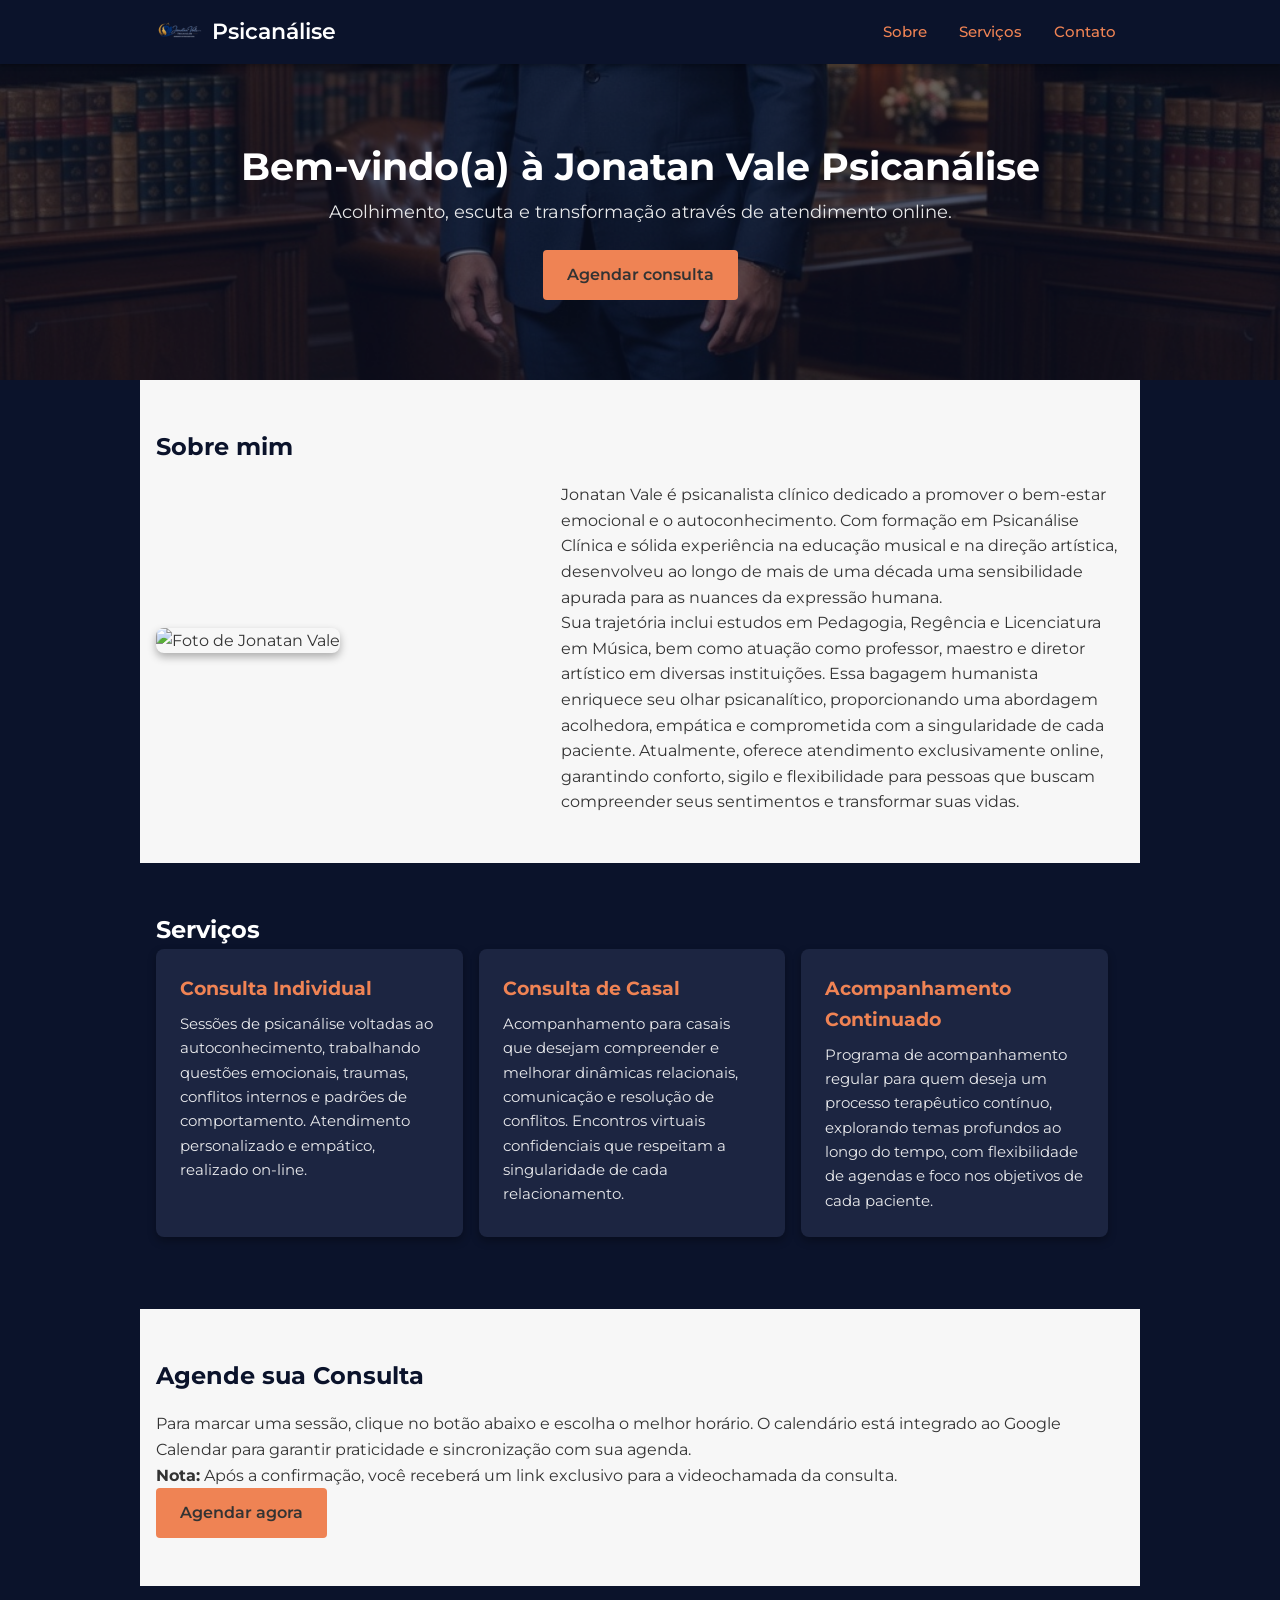
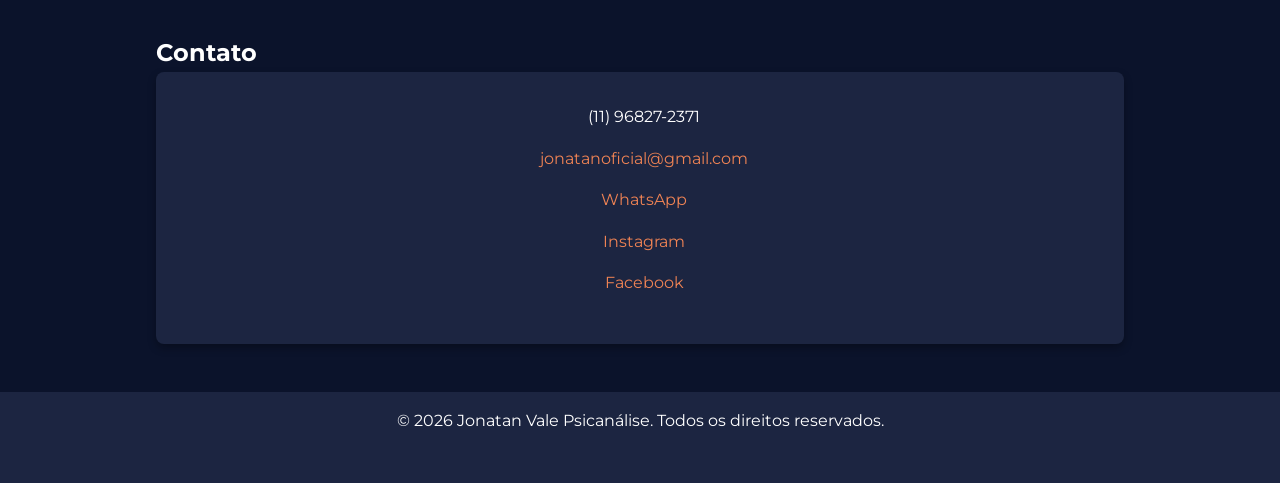
==== index.html @ 8ac15b70 "Add files via upload" ====
<!DOCTYPE html>
<html lang="pt-BR">
  <head>
    <meta charset="UTF-8" />
    <meta name="viewport" content="width=device-width, initial-scale=1.0" />
    <title>Jonatan Vale Psicanálise - Atendimento Online</title>
    <meta name="description" content="Conheça o trabalho de Jonatan Vale, psicanalista clínico que oferece atendimento online, sigiloso e acolhedor." />
    <link rel="manifest" href="manifest.json" />
    <meta name="theme-color" content="#0b132b" />
    <link rel="apple-touch-icon" href="assets/icon-192x192.png" />
    <link rel="stylesheet" href="style.css" />
    <!-- Google Fonts -->
    <link rel="preconnect" href="https://fonts.gstatic.com" />
    <link href="https://fonts.googleapis.com/css2?family=Montserrat:wght@300;400;600&display=swap" rel="stylesheet" />
    <style>
      body { font-family: 'Montserrat', sans-serif; }
    </style>
  </head>
  <body>
    <nav>
      <div class="navbar-container">
        <div class="navbar-brand">
          <img src="assets/logo.png" alt="Logotipo Jonatan Vale Psicanálise" />
          <span>Psicanálise</span>
        </div>
        <div class="mobile-menu-icon">&#9776;</div>
        <ul class="nav-links">
          <li><a href="#sobre">Sobre</a></li>
          <li><a href="#servicos">Serviços</a></li>
          <li><a href="#contato">Contato</a></li>
        </ul>
      </div>
    </nav>

    <header class="hero">
      <div class="hero-content">
        <h1>Bem‑vindo(a) à Jonatan Vale Psicanálise</h1>
        <p>Acolhimento, escuta e transformação através de atendimento online.</p>
        <a href="#agendamento" class="btn">Agendar consulta</a>
      </div>
    </header>

    <section id="sobre" class="section-light">
      <h2>Sobre mim</h2>
      <div class="about-container">
        <div class="about-image">
          <img src="assets/headshot.png" alt="Foto de Jonatan Vale" />
        </div>
        <div class="about-text">
          <p>
            Jonatan Vale é psicanalista clínico dedicado a promover o
            bem‑estar emocional e o autoconhecimento. Com formação em
            Psicanálise Clínica e sólida experiência na educação musical e na
            direção artística, desenvolveu ao longo de mais de uma década uma
            sensibilidade apurada para as nuances da expressão humana.
          </p>
          <p>
            Sua trajetória inclui estudos em Pedagogia, Regência e Licenciatura
            em Música, bem como atuação como professor, maestro e diretor
            artístico em diversas instituições. Essa bagagem humanista
            enriquece seu olhar psicanalítico, proporcionando uma abordagem
            acolhedora, empática e comprometida com a singularidade de cada
            paciente. Atualmente, oferece atendimento exclusivamente online,
            garantindo conforto, sigilo e flexibilidade para pessoas que buscam
            compreender seus sentimentos e transformar suas vidas.
          </p>
        </div>
      </div>
    </section>

    <section id="servicos">
      <h2>Serviços</h2>
      <div class="services">
        <div class="service-card">
          <h3>Consulta Individual</h3>
          <p>
            Sessões de psicanálise voltadas ao autoconhecimento, trabalhando
            questões emocionais, traumas, conflitos internos e padrões de
            comportamento. Atendimento personalizado e empático, realizado
            on‑line.
          </p>
        </div>
        <div class="service-card">
          <h3>Consulta de Casal</h3>
          <p>
            Acompanhamento para casais que desejam compreender e melhorar
            dinâmicas relacionais, comunicação e resolução de conflitos.
            Encontros virtuais confidenciais que respeitam a singularidade de
            cada relacionamento.
          </p>
        </div>
        <div class="service-card">
          <h3>Acompanhamento Continuado</h3>
          <p>
            Programa de acompanhamento regular para quem deseja um processo
            terapêutico contínuo, explorando temas profundos ao longo do
            tempo, com flexibilidade de agendas e foco nos objetivos de cada
            paciente.
          </p>
        </div>
      </div>
    </section>

    <section id="agendamento" class="section-light">
      <h2>Agende sua Consulta</h2>
      <p>
        Para marcar uma sessão, clique no botão abaixo e escolha o melhor
        horário. O calendário está integrado ao Google Calendar para garantir
        praticidade e sincronização com sua agenda.
      </p>
      <p>
        <strong>Nota:</strong> Após a confirmação, você receberá um link
        exclusivo para a videochamada da consulta.
      </p>
      <a href="#" class="btn" id="book-button">Agendar agora</a>
    </section>

    <section id="contato">
      <h2>Contato</h2>
      <div class="contact-card">
        <div class="contact-item">
          <i class="fa fa-phone"></i>
          <span>(11) 96827‑2371</span>
        </div>
        <div class="contact-item">
          <i class="fa fa-envelope"></i>
          <span><a href="mailto:jonatanoficial@gmail.com">jonatanoficial@gmail.com</a></span>
        </div>
        <div class="contact-item">
          <i class="fa fa-whatsapp"></i>
          <span><a href="https://wa.me/qr/LM43TN5GGT3HL1" target="_blank" rel="noopener">WhatsApp</a></span>
        </div>
        <div class="contact-item">
          <i class="fa fa-instagram"></i>
          <span><a href="https://instagram.com/jonatan_vale_Oficial" target="_blank" rel="noopener">Instagram</a></span>
        </div>
        <div class="contact-item">
          <i class="fa fa-facebook"></i>
          <span><a href="https://facebook.com/jonatan.vale.7" target="_blank" rel="noopener">Facebook</a></span>
        </div>
      </div>
    </section>

    <footer class="footer">
      <p>&copy; <span id="year"></span> Jonatan Vale Psicanálise. Todos os direitos reservados.</p>
      <div class="social-links">
        <a href="https://wa.me/qr/LM43TN5GGT3HL1" target="_blank" rel="noopener"><i class="fa fa-whatsapp"></i></a>
        <a href="https://instagram.com/jonatan_vale_Oficial" target="_blank" rel="noopener"><i class="fa fa-instagram"></i></a>
        <a href="https://facebook.com/jonatan.vale.7" target="_blank" rel="noopener"><i class="fa fa-facebook"></i></a>
      </div>
    </footer>

    <!-- Font Awesome for icons -->
    <script src="https://kit.fontawesome.com/a076d05399.js" crossorigin="anonymous"></script>
    <script src="script.js"></script>
    <script>
      // Update the footer year dynamically
      document.getElementById('year').textContent = new Date().getFullYear();

      // Placeholder booking button: open a Google Calendar appointment page or email
      document.getElementById('book-button').addEventListener('click', function (e) {
        e.preventDefault();
        // Replace the following URL with your actual booking link
        const bookingLink = 'https://calendar.google.com/calendar/u/0/r';
        window.open(bookingLink, '_blank');
      });
    </script>
  </body>
</html>
---- style.css ----
/*
 * Base stylesheet for the Jonatan Vale Psicanálise website.
 *
 * This stylesheet defines a sophisticated, calming colour palette and
 * layout rules that are optimised for readability on both mobile and
 * desktop devices. The aim is to convey professionalism and warmth,
 * using deep blues and golden highlights inspired by the clinic logo.
 */

/* Colour variables for easy theme adjustments */
:root {
  --color-primary: #0b132b; /* darkest blue for backgrounds */
  --color-secondary: #1c2541; /* slightly lighter dark blue */
  --color-accent: #ef8354; /* warm accent used for buttons and highlights */
  --color-light: #f7f7f7; /* light grey for sections */
  --color-text: #ffffff; /* white text on dark backgrounds */
  --color-text-dark: #333333; /* dark text on light backgrounds */
  --max-width: 1000px;
  --transition-fast: 0.3s ease;
}

/* Global resets and typography */
* {
  margin: 0;
  padding: 0;
  box-sizing: border-box;
}

body {
  font-family: 'Arial', sans-serif;
  background-color: var(--color-primary);
  color: var(--color-text);
  line-height: 1.6;
  -webkit-font-smoothing: antialiased;
}

a {
  color: var(--color-accent);
  text-decoration: none;
  transition: color var(--transition-fast);
}

a:hover {
  color: #ffb085;
}

/* Navigation styling */
nav {
  width: 100%;
  background-color: var(--color-primary);
  position: sticky;
  top: 0;
  z-index: 1000;
  box-shadow: 0 2px 4px rgba(0,0,0,0.3);
}

.navbar-container {
  display: flex;
  align-items: center;
  justify-content: space-between;
  max-width: var(--max-width);
  margin: 0 auto;
  padding: 0.5rem 1rem;
}

.navbar-brand {
  display: flex;
  align-items: center;
}

.navbar-brand img {
  height: 48px;
  margin-right: 0.5rem;
}

.navbar-brand span {
  font-size: 1.4rem;
  font-weight: 600;
  color: var(--color-text);
}

.nav-links {
  display: flex;
  list-style: none;
}

.nav-links li {
  margin-left: 1rem;
}

.nav-links li a {
  font-size: 0.95rem;
  font-weight: 500;
  padding: 0.5rem;
  border-radius: 4px;
  transition: background-color var(--transition-fast);
}

.nav-links li a:hover {
  background-color: var(--color-secondary);
}

/* Mobile navigation */
.mobile-menu-icon {
  display: none;
  font-size: 1.5rem;
  cursor: pointer;
}

@media (max-width: 768px) {
  .nav-links {
    position: absolute;
    top: 100%;
    left: 0;
    width: 100%;
    flex-direction: column;
    background-color: var(--color-primary);
    max-height: 0;
    overflow: hidden;
    transition: max-height var(--transition-fast);
  }

  .nav-links.open {
    max-height: 200px;
  }

  .nav-links li {
    margin: 0;
    border-top: 1px solid rgba(255,255,255,0.1);
  }

  .nav-links li a {
    display: block;
  }

  .mobile-menu-icon {
    display: block;
    color: var(--color-text);
  }
}

/* Hero section */
.hero {
  background-image: url('assets/library.png');
  background-size: cover;
  background-position: center;
  color: var(--color-text);
  text-align: center;
  padding: 5rem 1rem;
  position: relative;
}

.hero::after {
  content: '';
  position: absolute;
  top: 0;
  left: 0;
  width: 100%;
  height: 100%;
  background-color: rgba(11, 19, 43, 0.6);
  z-index: 0;
}

.hero-content {
  position: relative;
  z-index: 1;
  max-width: var(--max-width);
  margin: 0 auto;
}

.hero h1 {
  font-size: 2.4rem;
  margin-bottom: 0.5rem;
  line-height: 1.2;
}

.hero p {
  font-size: 1.1rem;
  margin-bottom: 1.5rem;
  opacity: 0.9;
}

.btn {
  display: inline-block;
  background-color: var(--color-accent);
  color: var(--color-text-dark);
  padding: 0.75rem 1.5rem;
  border-radius: 4px;
  font-weight: 600;
  text-decoration: none;
  transition: background-color var(--transition-fast);
}

.btn:hover {
  background-color: #f4a972;
}

/* Sections */
section {
  padding: 3rem 1rem;
  max-width: var(--max-width);
  margin: 0 auto;
}

.section-light {
  background-color: var(--color-light);
  color: var(--color-text-dark);
}

.section-light h2 {
  color: var(--color-primary);
  margin-bottom: 1rem;
}

.about-container {
  display: flex;
  flex-wrap: wrap;
  align-items: center;
  justify-content: space-between;
}

.about-container .about-image {
  flex: 1 1 250px;
  margin-right: 1.5rem;
  margin-bottom: 1rem;
}

.about-container .about-image img {
  width: 100%;
  border-radius: 8px;
  box-shadow: 0 4px 8px rgba(0,0,0,0.3);
}

.about-container .about-text {
  flex: 2 1 300px;
}

.services {
  display: flex;
  flex-wrap: wrap;
  justify-content: space-between;
}

.service-card {
  background-color: var(--color-secondary);
  padding: 1.5rem;
  border-radius: 8px;
  margin-bottom: 1.5rem;
  flex: 1 1 280px;
  margin-right: 1rem;
  color: var(--color-text);
  box-shadow: 0 4px 8px rgba(0,0,0,0.3);
  transition: transform var(--transition-fast);
}

.service-card:hover {
  transform: translateY(-4px);
}

.service-card h3 {
  margin-bottom: 0.5rem;
  font-size: 1.2rem;
  color: var(--color-accent);
}

.service-card p {
  font-size: 0.95rem;
  opacity: 0.9;
}

.contact-card {
  background-color: var(--color-secondary);
  padding: 2rem;
  border-radius: 8px;
  color: var(--color-text);
  box-shadow: 0 4px 8px rgba(0,0,0,0.3);
  display: flex;
  flex-direction: column;
  align-items: center;
}

.contact-item {
  margin-bottom: 1rem;
  display: flex;
  align-items: center;
}

.contact-item span {
  margin-left: 0.5rem;
}

.contact-item i {
  font-size: 1.2rem;
  color: var(--color-accent);
}

.footer {
  background-color: var(--color-secondary);
  color: var(--color-text);
  text-align: center;
  padding: 1rem;
}

.social-links a {
  margin: 0 0.5rem;
  color: var(--color-accent);
  font-size: 1.3rem;
  transition: color var(--transition-fast);
}

.social-links a:hover {
  color: #f4a972;
}
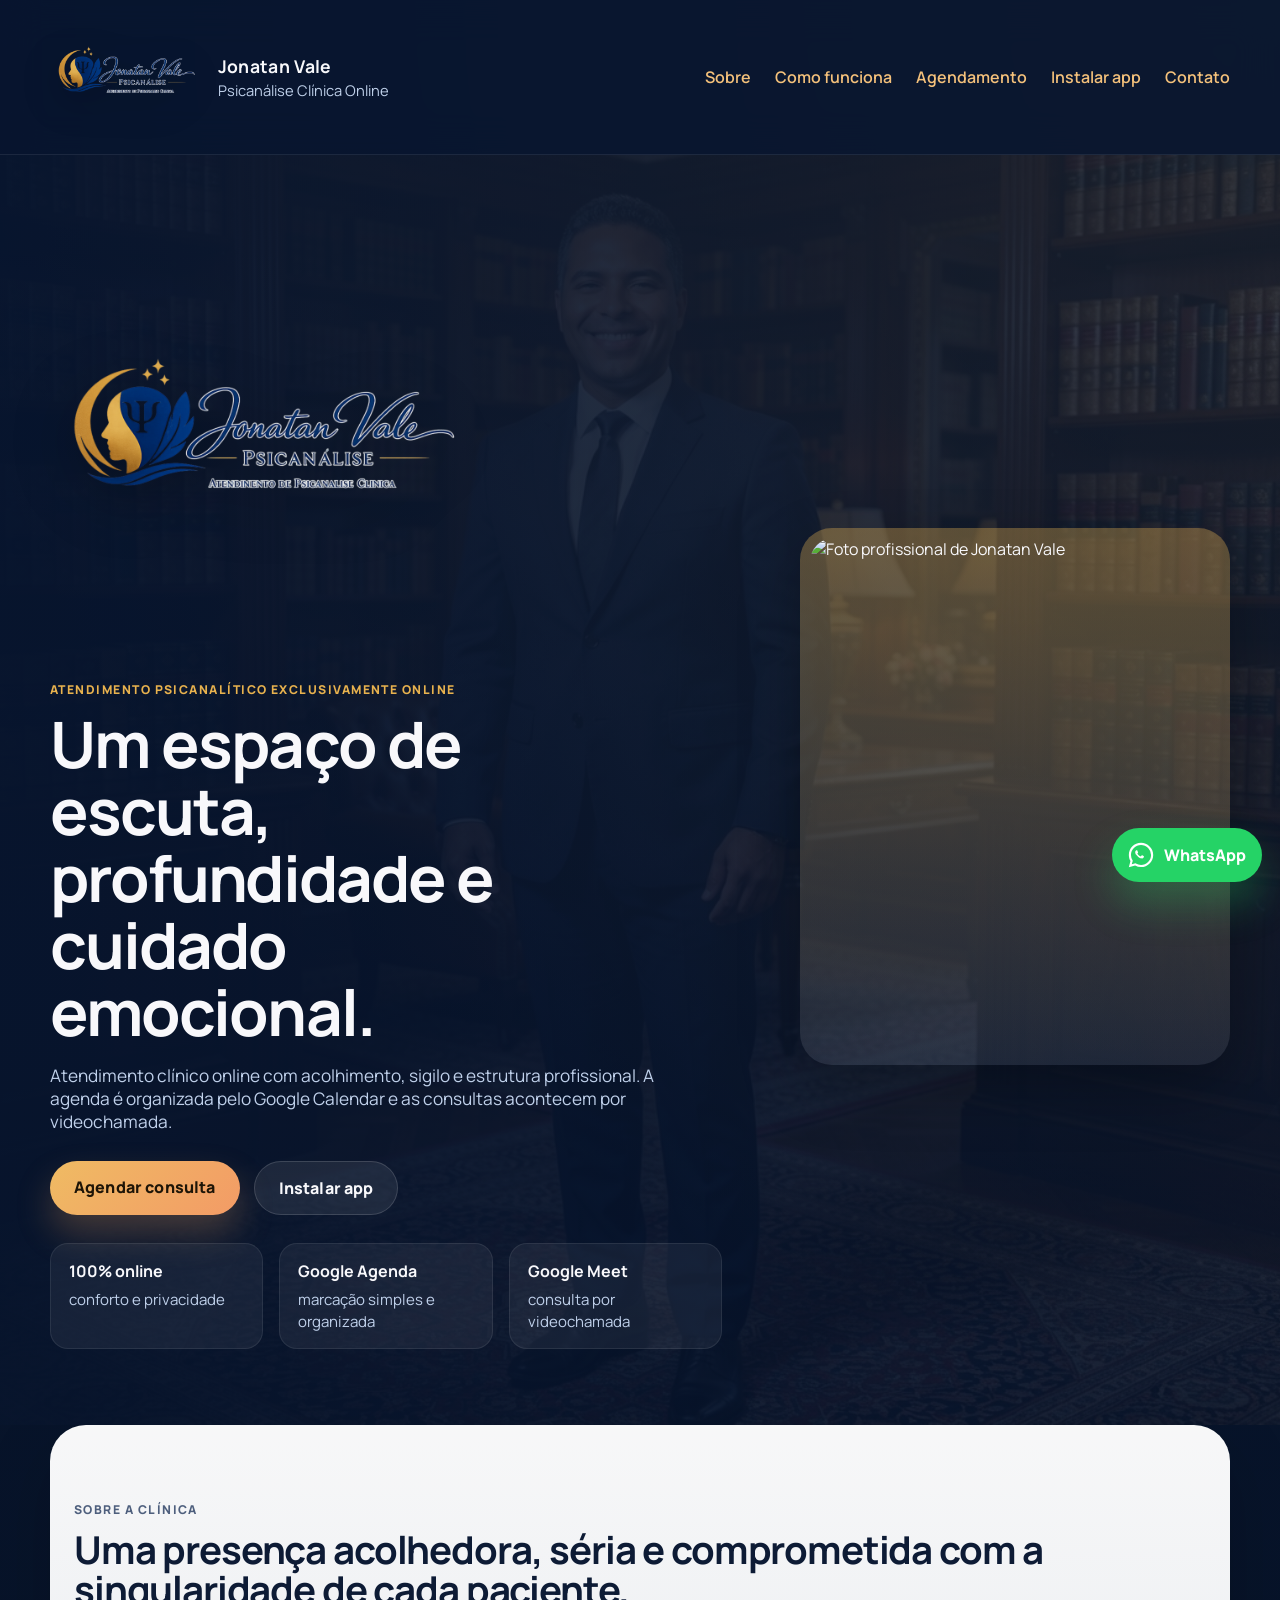
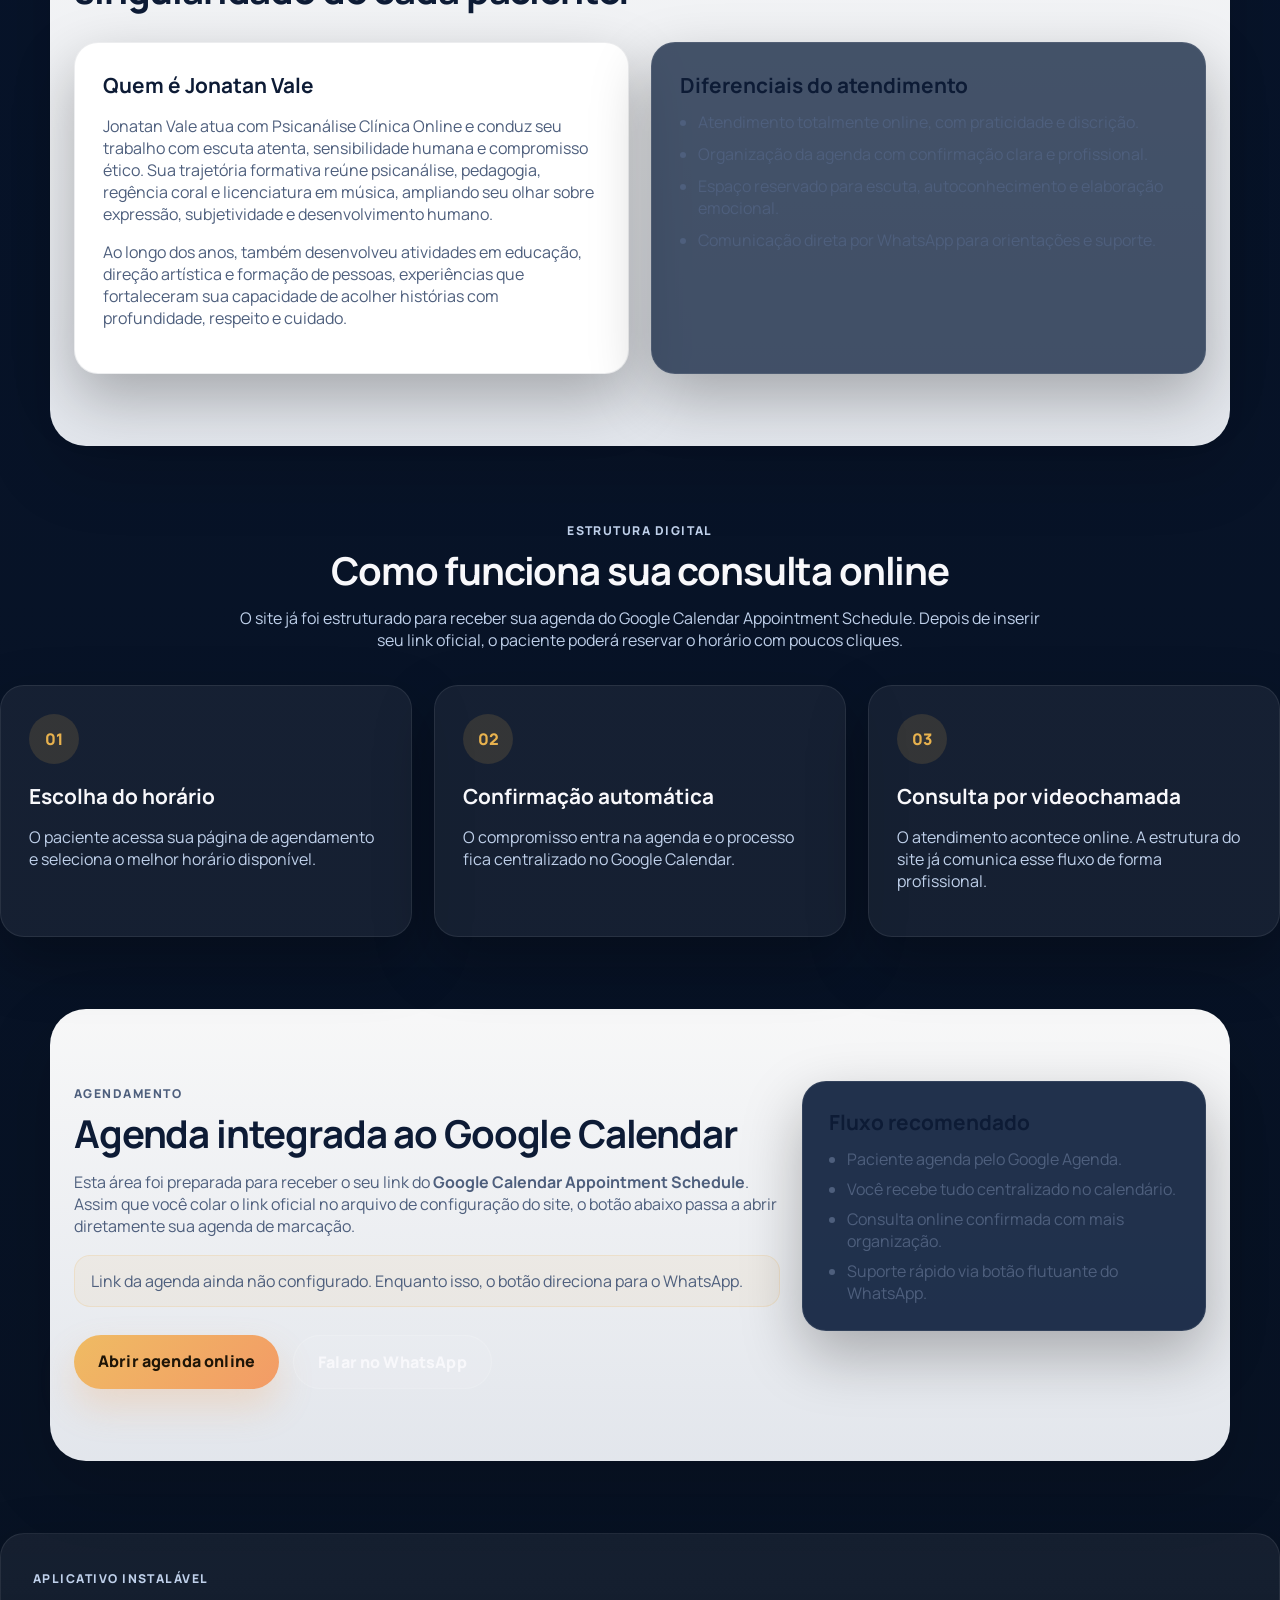
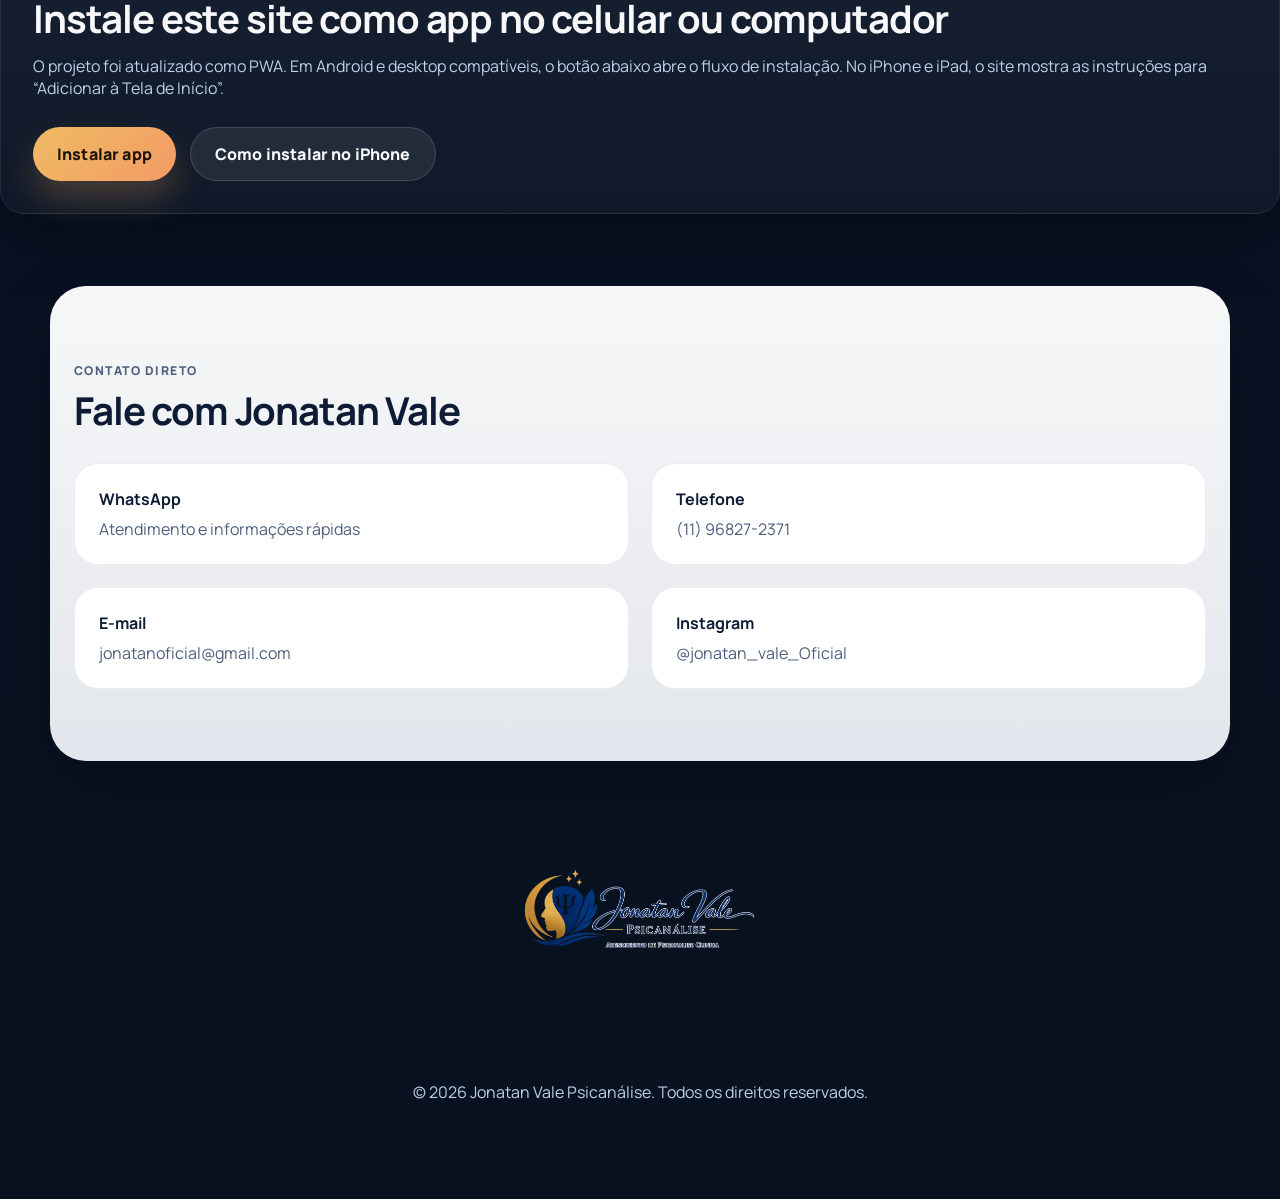
==== commit 5f922cb4: "Add files via upload" ====
--- a/index.html
+++ b/index.html
@@ -3,167 +3,246 @@
   <head>
     <meta charset="UTF-8" />
     <meta name="viewport" content="width=device-width, initial-scale=1.0" />
-    <title>Jonatan Vale Psicanálise - Atendimento Online</title>
-    <meta name="description" content="Conheça o trabalho de Jonatan Vale, psicanalista clínico que oferece atendimento online, sigiloso e acolhedor." />
+    <title>Jonatan Vale Psicanálise | Atendimento Online</title>
+    <meta
+      name="description"
+      content="Atendimento online em psicanálise clínica com acolhimento, escuta qualificada, agenda integrada ao Google Calendar e consulta por Google Meet."
+    />
+    <meta name="theme-color" content="#07152f" />
+    <meta name="apple-mobile-web-app-capable" content="yes" />
+    <meta name="apple-mobile-web-app-status-bar-style" content="black-translucent" />
+    <meta name="apple-mobile-web-app-title" content="Jonatan Vale" />
     <link rel="manifest" href="manifest.json" />
-    <meta name="theme-color" content="#0b132b" />
     <link rel="apple-touch-icon" href="assets/icon-192x192.png" />
+    <link rel="preconnect" href="https://fonts.googleapis.com" />
+    <link rel="preconnect" href="https://fonts.gstatic.com" crossorigin />
+    <link href="https://fonts.googleapis.com/css2?family=Manrope:wght@400;500;600;700;800&display=swap" rel="stylesheet" />
     <link rel="stylesheet" href="style.css" />
-    <!-- Google Fonts -->
-    <link rel="preconnect" href="https://fonts.gstatic.com" />
-    <link href="https://fonts.googleapis.com/css2?family=Montserrat:wght@300;400;600&display=swap" rel="stylesheet" />
-    <style>
-      body { font-family: 'Montserrat', sans-serif; }
-    </style>
   </head>
   <body>
-    <nav>
-      <div class="navbar-container">
-        <div class="navbar-brand">
-          <img src="assets/logo.png" alt="Logotipo Jonatan Vale Psicanálise" />
-          <span>Psicanálise</span>
-        </div>
-        <div class="mobile-menu-icon">&#9776;</div>
-        <ul class="nav-links">
-          <li><a href="#sobre">Sobre</a></li>
-          <li><a href="#servicos">Serviços</a></li>
-          <li><a href="#contato">Contato</a></li>
-        </ul>
-      </div>
-    </nav>
-
-    <header class="hero">
-      <div class="hero-content">
-        <h1>Bem‑vindo(a) à Jonatan Vale Psicanálise</h1>
-        <p>Acolhimento, escuta e transformação através de atendimento online.</p>
-        <a href="#agendamento" class="btn">Agendar consulta</a>
+    <a class="floating-whatsapp" href="#" id="floating-whatsapp" aria-label="Conversar pelo WhatsApp">
+      <span class="floating-whatsapp__icon">
+        <svg viewBox="0 0 32 32" aria-hidden="true">
+          <path d="M19.11 17.28c-.27-.13-1.58-.78-1.83-.86-.24-.09-.41-.13-.58.13-.17.27-.67.86-.82 1.03-.15.18-.31.2-.58.07-.27-.13-1.13-.42-2.16-1.33-.8-.71-1.34-1.58-1.5-1.84-.16-.27-.02-.41.12-.54.12-.12.27-.31.4-.47.13-.16.17-.27.27-.45.09-.18.04-.34-.02-.47-.07-.13-.58-1.39-.79-1.91-.21-.5-.42-.43-.58-.44l-.49-.01c-.18 0-.47.07-.72.34-.24.27-.94.92-.94 2.24 0 1.31.96 2.58 1.09 2.76.13.18 1.87 2.86 4.53 4.01.63.27 1.12.43 1.5.55.63.2 1.2.17 1.65.1.5-.07 1.58-.65 1.8-1.28.23-.63.23-1.18.16-1.29-.07-.11-.24-.18-.51-.31z" fill="currentColor"></path>
+          <path d="M26.53 5.46A14.87 14.87 0 0 0 16.02 1C7.77 1 1.05 7.72 1.05 15.98c0 2.64.69 5.21 1.99 7.48L1 31l7.75-2.03a14.91 14.91 0 0 0 7.27 1.86h.01c8.25 0 14.97-6.72 14.97-14.98 0-3.99-1.55-7.73-4.47-10.39zm-10.5 22.8h-.01a12.4 12.4 0 0 1-6.33-1.74l-.45-.27-4.6 1.21 1.23-4.48-.29-.46a12.37 12.37 0 0 1-1.9-6.54C3.68 9.14 9.18 3.63 16.02 3.63c3.3 0 6.4 1.28 8.73 3.61a12.3 12.3 0 0 1 3.63 8.74c0 6.84-5.51 12.28-12.35 12.28z" fill="currentColor"></path>
+        </svg>
+      </span>
+      <span class="floating-whatsapp__label">WhatsApp</span>
+    </a>
+
+    <header class="site-header">
+      <div class="container header-bar">
+        <a class="brand" href="#inicio" aria-label="Início">
+          <img src="assets/logo.png" alt="Logo Jonatan Vale Psicanálise" />
+          <div class="brand-copy">
+            <strong>Jonatan Vale</strong>
+            <span>Psicanálise Clínica Online</span>
+          </div>
+        </a>
+
+        <button class="menu-toggle" type="button" aria-expanded="false" aria-controls="main-menu">
+          <span></span><span></span><span></span>
+        </button>
+
+        <nav class="main-nav" id="main-menu">
+          <a href="#sobre">Sobre</a>
+          <a href="#como-funciona">Como funciona</a>
+          <a href="#agendamento">Agendamento</a>
+          <a href="#instalar">Instalar app</a>
+          <a href="#contato">Contato</a>
+        </nav>
       </div>
     </header>
 
-    <section id="sobre" class="section-light">
-      <h2>Sobre mim</h2>
-      <div class="about-container">
-        <div class="about-image">
-          <img src="assets/headshot.png" alt="Foto de Jonatan Vale" />
-        </div>
-        <div class="about-text">
+    <main>
+      <section class="hero" id="inicio">
+        <div class="hero-bg"></div>
+        <div class="container hero-grid">
+          <div class="hero-copy">
+            <img class="hero-logo" src="assets/logo.png" alt="Jonatan Vale Psicanálise" />
+            <p class="eyebrow">Atendimento psicanalítico exclusivamente online</p>
+            <h1>Um espaço de escuta, profundidade e cuidado emocional.</h1>
+            <p class="hero-text">
+              Atendimento clínico online com acolhimento, sigilo e estrutura profissional.
+              A agenda é organizada pelo Google Calendar e as consultas acontecem por videochamada.
+            </p>
+
+            <div class="hero-actions">
+              <a class="btn btn-primary" id="book-button" href="#agendamento">Agendar consulta</a>
+              <button class="btn btn-secondary" id="install-button" type="button">Instalar app</button>
+            </div>
+
+            <div class="hero-trust">
+              <div>
+                <strong>100% online</strong>
+                <span>conforto e privacidade</span>
+              </div>
+              <div>
+                <strong>Google Agenda</strong>
+                <span>marcação simples e organizada</span>
+              </div>
+              <div>
+                <strong>Google Meet</strong>
+                <span>consulta por videochamada</span>
+              </div>
+            </div>
+          </div>
+
+          <div class="hero-visual">
+            <div class="portrait-card">
+              <img src="assets/headshot.png" alt="Foto profissional de Jonatan Vale" />
+            </div>
+          </div>
+        </div>
+      </section>
+
+      <section class="section section-panel" id="sobre">
+        <div class="section-heading">
+          <p class="eyebrow">Sobre a clínica</p>
+          <h2>Uma presença acolhedora, séria e comprometida com a singularidade de cada paciente.</h2>
+        </div>
+
+        <div class="about-grid">
+          <article class="info-card info-card--light">
+            <h3>Quem é Jonatan Vale</h3>
+            <p>
+              Jonatan Vale atua com Psicanálise Clínica Online e conduz seu trabalho com escuta atenta,
+              sensibilidade humana e compromisso ético. Sua trajetória formativa reúne psicanálise,
+              pedagogia, regência coral e licenciatura em música, ampliando seu olhar sobre expressão,
+              subjetividade e desenvolvimento humano.
+            </p>
+            <p>
+              Ao longo dos anos, também desenvolveu atividades em educação, direção artística e formação
+              de pessoas, experiências que fortaleceram sua capacidade de acolher histórias com profundidade,
+              respeito e cuidado.
+            </p>
+          </article>
+
+          <article class="info-card">
+            <h3>Diferenciais do atendimento</h3>
+            <ul class="bullet-list">
+              <li>Atendimento totalmente online, com praticidade e discrição.</li>
+              <li>Organização da agenda com confirmação clara e profissional.</li>
+              <li>Espaço reservado para escuta, autoconhecimento e elaboração emocional.</li>
+              <li>Comunicação direta por WhatsApp para orientações e suporte.</li>
+            </ul>
+          </article>
+        </div>
+      </section>
+
+      <section class="section" id="como-funciona">
+        <div class="section-heading section-heading--center">
+          <p class="eyebrow">Estrutura digital</p>
+          <h2>Como funciona sua consulta online</h2>
           <p>
-            Jonatan Vale é psicanalista clínico dedicado a promover o
-            bem‑estar emocional e o autoconhecimento. Com formação em
-            Psicanálise Clínica e sólida experiência na educação musical e na
-            direção artística, desenvolveu ao longo de mais de uma década uma
-            sensibilidade apurada para as nuances da expressão humana.
+            O site já foi estruturado para receber sua agenda do Google Calendar Appointment Schedule.
+            Depois de inserir seu link oficial, o paciente poderá reservar o horário com poucos cliques.
           </p>
-          <p>
-            Sua trajetória inclui estudos em Pedagogia, Regência e Licenciatura
-            em Música, bem como atuação como professor, maestro e diretor
-            artístico em diversas instituições. Essa bagagem humanista
-            enriquece seu olhar psicanalítico, proporcionando uma abordagem
-            acolhedora, empática e comprometida com a singularidade de cada
-            paciente. Atualmente, oferece atendimento exclusivamente online,
-            garantindo conforto, sigilo e flexibilidade para pessoas que buscam
-            compreender seus sentimentos e transformar suas vidas.
-          </p>
-        </div>
-      </div>
-    </section>
-
-    <section id="servicos">
-      <h2>Serviços</h2>
-      <div class="services">
-        <div class="service-card">
-          <h3>Consulta Individual</h3>
-          <p>
-            Sessões de psicanálise voltadas ao autoconhecimento, trabalhando
-            questões emocionais, traumas, conflitos internos e padrões de
-            comportamento. Atendimento personalizado e empático, realizado
-            on‑line.
-          </p>
-        </div>
-        <div class="service-card">
-          <h3>Consulta de Casal</h3>
-          <p>
-            Acompanhamento para casais que desejam compreender e melhorar
-            dinâmicas relacionais, comunicação e resolução de conflitos.
-            Encontros virtuais confidenciais que respeitam a singularidade de
-            cada relacionamento.
-          </p>
-        </div>
-        <div class="service-card">
-          <h3>Acompanhamento Continuado</h3>
-          <p>
-            Programa de acompanhamento regular para quem deseja um processo
-            terapêutico contínuo, explorando temas profundos ao longo do
-            tempo, com flexibilidade de agendas e foco nos objetivos de cada
-            paciente.
-          </p>
-        </div>
-      </div>
-    </section>
-
-    <section id="agendamento" class="section-light">
-      <h2>Agende sua Consulta</h2>
-      <p>
-        Para marcar uma sessão, clique no botão abaixo e escolha o melhor
-        horário. O calendário está integrado ao Google Calendar para garantir
-        praticidade e sincronização com sua agenda.
-      </p>
-      <p>
-        <strong>Nota:</strong> Após a confirmação, você receberá um link
-        exclusivo para a videochamada da consulta.
-      </p>
-      <a href="#" class="btn" id="book-button">Agendar agora</a>
-    </section>
-
-    <section id="contato">
-      <h2>Contato</h2>
-      <div class="contact-card">
-        <div class="contact-item">
-          <i class="fa fa-phone"></i>
-          <span>(11) 96827‑2371</span>
-        </div>
-        <div class="contact-item">
-          <i class="fa fa-envelope"></i>
-          <span><a href="mailto:jonatanoficial@gmail.com">jonatanoficial@gmail.com</a></span>
-        </div>
-        <div class="contact-item">
-          <i class="fa fa-whatsapp"></i>
-          <span><a href="https://wa.me/qr/LM43TN5GGT3HL1" target="_blank" rel="noopener">WhatsApp</a></span>
-        </div>
-        <div class="contact-item">
-          <i class="fa fa-instagram"></i>
-          <span><a href="https://instagram.com/jonatan_vale_Oficial" target="_blank" rel="noopener">Instagram</a></span>
-        </div>
-        <div class="contact-item">
-          <i class="fa fa-facebook"></i>
-          <span><a href="https://facebook.com/jonatan.vale.7" target="_blank" rel="noopener">Facebook</a></span>
-        </div>
-      </div>
-    </section>
-
-    <footer class="footer">
-      <p>&copy; <span id="year"></span> Jonatan Vale Psicanálise. Todos os direitos reservados.</p>
-      <div class="social-links">
-        <a href="https://wa.me/qr/LM43TN5GGT3HL1" target="_blank" rel="noopener"><i class="fa fa-whatsapp"></i></a>
-        <a href="https://instagram.com/jonatan_vale_Oficial" target="_blank" rel="noopener"><i class="fa fa-instagram"></i></a>
-        <a href="https://facebook.com/jonatan.vale.7" target="_blank" rel="noopener"><i class="fa fa-facebook"></i></a>
+        </div>
+
+        <div class="steps-grid">
+          <article class="step-card">
+            <span class="step-number">01</span>
+            <h3>Escolha do horário</h3>
+            <p>O paciente acessa sua página de agendamento e seleciona o melhor horário disponível.</p>
+          </article>
+          <article class="step-card">
+            <span class="step-number">02</span>
+            <h3>Confirmação automática</h3>
+            <p>O compromisso entra na agenda e o processo fica centralizado no Google Calendar.</p>
+          </article>
+          <article class="step-card">
+            <span class="step-number">03</span>
+            <h3>Consulta por videochamada</h3>
+            <p>O atendimento acontece online. A estrutura do site já comunica esse fluxo de forma profissional.</p>
+          </article>
+        </div>
+      </section>
+
+      <section class="section section-panel" id="agendamento">
+        <div class="booking-layout">
+          <div>
+            <p class="eyebrow">Agendamento</p>
+            <h2>Agenda integrada ao Google Calendar</h2>
+            <p>
+              Esta área foi preparada para receber o seu link do <strong>Google Calendar Appointment Schedule</strong>.
+              Assim que você colar o link oficial no arquivo de configuração do site, o botão abaixo passa a abrir
+              diretamente sua agenda de marcação.
+            </p>
+            <div class="inline-note" id="booking-status">
+              Link da agenda ainda não configurado. Enquanto isso, o botão direciona para o WhatsApp.
+            </div>
+            <div class="booking-actions">
+              <a class="btn btn-primary" id="schedule-link" href="#">Abrir agenda online</a>
+              <a class="btn btn-secondary" id="whatsapp-link" href="#">Falar no WhatsApp</a>
+            </div>
+          </div>
+
+          <aside class="booking-side-card">
+            <h3>Fluxo recomendado</h3>
+            <ul class="bullet-list bullet-list--compact">
+              <li>Paciente agenda pelo Google Agenda.</li>
+              <li>Você recebe tudo centralizado no calendário.</li>
+              <li>Consulta online confirmada com mais organização.</li>
+              <li>Suporte rápido via botão flutuante do WhatsApp.</li>
+            </ul>
+          </aside>
+        </div>
+      </section>
+
+      <section class="section" id="instalar">
+        <div class="install-panel">
+          <div>
+            <p class="eyebrow">Aplicativo instalável</p>
+            <h2>Instale este site como app no celular ou computador</h2>
+            <p>
+              O projeto foi atualizado como PWA. Em Android e desktop compatíveis, o botão abaixo abre o fluxo de instalação.
+              No iPhone e iPad, o site mostra as instruções para “Adicionar à Tela de Início”.
+            </p>
+          </div>
+          <div class="install-actions">
+            <button class="btn btn-primary" type="button" id="install-cta">Instalar agora</button>
+            <button class="btn btn-secondary" type="button" id="ios-help-button">Como instalar no iPhone</button>
+          </div>
+          <div class="install-help" id="install-help" hidden></div>
+        </div>
+      </section>
+
+      <section class="section section-panel" id="contato">
+        <div class="section-heading">
+          <p class="eyebrow">Contato direto</p>
+          <h2>Fale com Jonatan Vale</h2>
+        </div>
+
+        <div class="contact-grid">
+          <a class="contact-card" id="contact-whatsapp" href="#" target="_blank" rel="noopener">
+            <strong>WhatsApp</strong>
+            <span>Atendimento e informações rápidas</span>
+          </a>
+          <a class="contact-card" href="tel:+5511968272371">
+            <strong>Telefone</strong>
+            <span>(11) 96827-2371</span>
+          </a>
+          <a class="contact-card" href="mailto:jonatanoficial@gmail.com">
+            <strong>E-mail</strong>
+            <span>jonatanoficial@gmail.com</span>
+          </a>
+          <a class="contact-card" href="https://instagram.com/jonatan_vale_Oficial" target="_blank" rel="noopener">
+            <strong>Instagram</strong>
+            <span>@jonatan_vale_Oficial</span>
+          </a>
+        </div>
+      </section>
+    </main>
+
+    <footer class="site-footer">
+      <div class="container footer-inner">
+        <img class="footer-logo" src="assets/logo.png" alt="Logo da clínica" />
+        <p>© <span id="year"></span> Jonatan Vale Psicanálise. Todos os direitos reservados.</p>
       </div>
     </footer>
 
-    <!-- Font Awesome for icons -->
-    <script src="https://kit.fontawesome.com/a076d05399.js" crossorigin="anonymous"></script>
+    <script src="site-config.js"></script>
     <script src="script.js"></script>
-    <script>
-      // Update the footer year dynamically
-      document.getElementById('year').textContent = new Date().getFullYear();
-
-      // Placeholder booking button: open a Google Calendar appointment page or email
-      document.getElementById('book-button').addEventListener('click', function (e) {
-        e.preventDefault();
-        // Replace the following URL with your actual booking link
-        const bookingLink = 'https://calendar.google.com/calendar/u/0/r';
-        window.open(bookingLink, '_blank');
-      });
-    </script>
   </body>
-</html>+</html>
--- a/style.css
+++ b/style.css
@@ -1,313 +1,610 @@
-/*
- * Base stylesheet for the Jonatan Vale Psicanálise website.
- *
- * This stylesheet defines a sophisticated, calming colour palette and
- * layout rules that are optimised for readability on both mobile and
- * desktop devices. The aim is to convey professionalism and warmth,
- * using deep blues and golden highlights inspired by the clinic logo.
- */
-
-/* Colour variables for easy theme adjustments */
 :root {
-  --color-primary: #0b132b; /* darkest blue for backgrounds */
-  --color-secondary: #1c2541; /* slightly lighter dark blue */
-  --color-accent: #ef8354; /* warm accent used for buttons and highlights */
-  --color-light: #f7f7f7; /* light grey for sections */
-  --color-text: #ffffff; /* white text on dark backgrounds */
-  --color-text-dark: #333333; /* dark text on light backgrounds */
-  --max-width: 1000px;
-  --transition-fast: 0.3s ease;
-}
-
-/* Global resets and typography */
+  --bg: #07152f;
+  --bg-soft: #0d2146;
+  --panel: rgba(255, 255, 255, 0.06);
+  --panel-strong: rgba(255, 255, 255, 0.09);
+  --line: rgba(255, 255, 255, 0.12);
+  --text: #f8f8fb;
+  --muted: #bfd0ea;
+  --gold: #e8b24e;
+  --gold-strong: #f2a35b;
+  --dark: #091224;
+  --shadow: 0 24px 60px rgba(0, 0, 0, 0.28);
+  --radius: 24px;
+  --radius-sm: 16px;
+  --container: 1180px;
+}
+
 * {
+  box-sizing: border-box;
+}
+
+html {
+  scroll-behavior: smooth;
+}
+
+body {
   margin: 0;
-  padding: 0;
-  box-sizing: border-box;
-}
-
-body {
-  font-family: 'Arial', sans-serif;
-  background-color: var(--color-primary);
-  color: var(--color-text);
-  line-height: 1.6;
-  -webkit-font-smoothing: antialiased;
+  font-family: 'Manrope', system-ui, -apple-system, BlinkMacSystemFont, 'Segoe UI', sans-serif;
+  background:
+    radial-gradient(circle at top right, rgba(232, 178, 78, 0.18), transparent 30%),
+    linear-gradient(180deg, #07152f 0%, #08111f 100%);
+  color: var(--text);
+}
+
+img {
+  max-width: 100%;
+  display: block;
 }
 
 a {
-  color: var(--color-accent);
+  color: inherit;
   text-decoration: none;
-  transition: color var(--transition-fast);
-}
-
-a:hover {
-  color: #ffb085;
-}
-
-/* Navigation styling */
-nav {
-  width: 100%;
-  background-color: var(--color-primary);
+}
+
+button {
+  font: inherit;
+}
+
+.container {
+  width: min(calc(100% - 32px), var(--container));
+  margin: 0 auto;
+}
+
+.site-header {
   position: sticky;
   top: 0;
-  z-index: 1000;
-  box-shadow: 0 2px 4px rgba(0,0,0,0.3);
-}
-
-.navbar-container {
+  z-index: 40;
+  backdrop-filter: blur(20px);
+  background: rgba(7, 21, 47, 0.88);
+  border-bottom: 1px solid rgba(255, 255, 255, 0.08);
+}
+
+.header-bar {
   display: flex;
   align-items: center;
   justify-content: space-between;
-  max-width: var(--max-width);
-  margin: 0 auto;
-  padding: 0.5rem 1rem;
-}
-
-.navbar-brand {
+  min-height: 96px;
+  gap: 20px;
+}
+
+.brand {
+  display: inline-flex;
+  align-items: center;
+  gap: 14px;
+  min-width: 0;
+}
+
+.brand img {
+  width: clamp(96px, 12vw, 170px);
+  height: auto;
+  filter: drop-shadow(0 10px 18px rgba(0, 0, 0, 0.25));
+}
+
+.brand-copy {
+  display: flex;
+  flex-direction: column;
+  gap: 2px;
+}
+
+.brand-copy strong {
+  font-size: 1.1rem;
+  letter-spacing: 0.02em;
+}
+
+.brand-copy span {
+  color: var(--muted);
+  font-size: 0.92rem;
+}
+
+.main-nav {
   display: flex;
   align-items: center;
-}
-
-.navbar-brand img {
-  height: 48px;
-  margin-right: 0.5rem;
-}
-
-.navbar-brand span {
-  font-size: 1.4rem;
+  gap: 24px;
+}
+
+.main-nav a {
+  color: #f4c17b;
   font-weight: 600;
-  color: var(--color-text);
-}
-
-.nav-links {
+  transition: opacity 0.2s ease, transform 0.2s ease;
+}
+
+.main-nav a:hover {
+  opacity: 0.85;
+  transform: translateY(-1px);
+}
+
+.menu-toggle {
+  display: none;
+  border: 0;
+  background: transparent;
+  width: 44px;
+  height: 44px;
+  padding: 0;
+  cursor: pointer;
+}
+
+.menu-toggle span {
+  display: block;
+  width: 24px;
+  height: 2px;
+  background: #fff;
+  margin: 5px auto;
+  border-radius: 10px;
+}
+
+.hero {
+  position: relative;
+  overflow: hidden;
+  padding: 42px 0 28px;
+}
+
+.hero-bg {
+  position: absolute;
+  inset: 0;
+  background:
+    linear-gradient(90deg, rgba(7, 21, 47, 0.98) 0%, rgba(7, 21, 47, 0.86) 45%, rgba(7, 21, 47, 0.72) 100%),
+    url('assets/library.png') center/cover no-repeat;
+  opacity: 0.55;
+  transform: scale(1.02);
+}
+
+.hero-grid {
+  position: relative;
+  z-index: 1;
+  display: grid;
+  grid-template-columns: minmax(0, 1.1fr) minmax(320px, 460px);
+  gap: 48px;
+  align-items: center;
+}
+
+.hero-copy {
+  padding: 32px 0 48px;
+}
+
+.hero-logo {
+  width: min(100%, 430px);
+  margin-bottom: 18px;
+  filter: drop-shadow(0 14px 30px rgba(0, 0, 0, 0.35));
+}
+
+.eyebrow {
+  display: inline-block;
+  margin: 0 0 12px;
+  color: var(--gold);
+  font-weight: 800;
+  letter-spacing: 0.12em;
+  text-transform: uppercase;
+  font-size: 0.76rem;
+}
+
+.hero h1,
+.section-heading h2,
+.install-panel h2,
+.booking-layout h2 {
+  margin: 0;
+  line-height: 1.05;
+  letter-spacing: -0.03em;
+}
+
+.hero h1 {
+  font-size: clamp(2.45rem, 5vw, 4.6rem);
+  max-width: 12ch;
+}
+
+.hero-text,
+.section-heading p,
+.info-card p,
+.step-card p,
+.booking-layout p,
+.install-panel p,
+.contact-card span,
+.inline-note,
+.bullet-list {
+  color: var(--muted);
+}
+
+.hero-text {
+  max-width: 60ch;
+  font-size: 1.08rem;
+  margin: 18px 0 0;
+}
+
+.hero-actions,
+.booking-actions,
+.install-actions {
   display: flex;
-  list-style: none;
-}
-
-.nav-links li {
-  margin-left: 1rem;
-}
-
-.nav-links li a {
-  font-size: 0.95rem;
-  font-weight: 500;
-  padding: 0.5rem;
-  border-radius: 4px;
-  transition: background-color var(--transition-fast);
-}
-
-.nav-links li a:hover {
-  background-color: var(--color-secondary);
-}
-
-/* Mobile navigation */
-.mobile-menu-icon {
-  display: none;
-  font-size: 1.5rem;
+  flex-wrap: wrap;
+  gap: 14px;
+  margin-top: 28px;
+}
+
+.btn {
+  border: 0;
+  border-radius: 999px;
+  padding: 15px 24px;
   cursor: pointer;
-}
-
-@media (max-width: 768px) {
-  .nav-links {
-    position: absolute;
-    top: 100%;
-    left: 0;
-    width: 100%;
-    flex-direction: column;
-    background-color: var(--color-primary);
-    max-height: 0;
-    overflow: hidden;
-    transition: max-height var(--transition-fast);
-  }
-
-  .nav-links.open {
-    max-height: 200px;
-  }
-
-  .nav-links li {
-    margin: 0;
-    border-top: 1px solid rgba(255,255,255,0.1);
-  }
-
-  .nav-links li a {
-    display: block;
-  }
-
-  .mobile-menu-icon {
-    display: block;
-    color: var(--color-text);
-  }
-}
-
-/* Hero section */
-.hero {
-  background-image: url('assets/library.png');
-  background-size: cover;
-  background-position: center;
-  color: var(--color-text);
-  text-align: center;
-  padding: 5rem 1rem;
-  position: relative;
-}
-
-.hero::after {
-  content: '';
-  position: absolute;
-  top: 0;
-  left: 0;
+  font-weight: 800;
+  letter-spacing: 0.01em;
+  transition: transform 0.2s ease, box-shadow 0.2s ease, background 0.2s ease;
+}
+
+.btn:hover {
+  transform: translateY(-2px);
+}
+
+.btn-primary {
+  color: #1e1507;
+  background: linear-gradient(135deg, #efbb63 0%, #f39b66 100%);
+  box-shadow: 0 18px 35px rgba(242, 163, 91, 0.25);
+}
+
+.btn-secondary {
+  color: var(--text);
+  background: rgba(255, 255, 255, 0.08);
+  border: 1px solid rgba(255, 255, 255, 0.14);
+}
+
+.hero-trust {
+  margin-top: 28px;
+  display: grid;
+  grid-template-columns: repeat(3, minmax(0, 1fr));
+  gap: 16px;
+}
+
+.hero-trust div {
+  padding: 16px 18px;
+  border-radius: 18px;
+  background: rgba(255, 255, 255, 0.06);
+  border: 1px solid rgba(255, 255, 255, 0.08);
+}
+
+.hero-trust strong {
+  display: block;
+  margin-bottom: 6px;
+}
+
+.hero-trust span {
+  color: var(--muted);
+  font-size: 0.94rem;
+}
+
+.hero-visual {
+  display: flex;
+  justify-content: flex-end;
+}
+
+.portrait-card {
+  width: min(100%, 430px);
+  aspect-ratio: 4 / 5;
+  border-radius: 32px;
+  padding: 10px;
+  background: linear-gradient(180deg, rgba(232, 178, 78, 0.34), rgba(255, 255, 255, 0.08));
+  box-shadow: var(--shadow);
+}
+
+.portrait-card img {
   width: 100%;
   height: 100%;
-  background-color: rgba(11, 19, 43, 0.6);
-  z-index: 0;
-}
-
-.hero-content {
-  position: relative;
-  z-index: 1;
-  max-width: var(--max-width);
+  border-radius: 24px;
+  object-fit: cover;
+  object-position: center 20%;
+}
+
+.section {
+  padding: 72px 0;
+}
+
+.section-panel {
+  width: min(calc(100% - 32px), var(--container));
   margin: 0 auto;
-}
-
-.hero h1 {
-  font-size: 2.4rem;
-  margin-bottom: 0.5rem;
-  line-height: 1.2;
-}
-
-.hero p {
-  font-size: 1.1rem;
-  margin-bottom: 1.5rem;
-  opacity: 0.9;
-}
-
-.btn {
-  display: inline-block;
-  background-color: var(--color-accent);
-  color: var(--color-text-dark);
-  padding: 0.75rem 1.5rem;
-  border-radius: 4px;
-  font-weight: 600;
-  text-decoration: none;
-  transition: background-color var(--transition-fast);
-}
-
-.btn:hover {
-  background-color: #f4a972;
-}
-
-/* Sections */
-section {
-  padding: 3rem 1rem;
-  max-width: var(--max-width);
-  margin: 0 auto;
-}
-
-.section-light {
-  background-color: var(--color-light);
-  color: var(--color-text-dark);
-}
-
-.section-light h2 {
-  color: var(--color-primary);
-  margin-bottom: 1rem;
-}
-
-.about-container {
+  padding-inline: 24px;
+  border-radius: 36px;
+  background: linear-gradient(180deg, rgba(255,255,255,0.97) 0%, rgba(245,248,253,0.92) 100%);
+  box-shadow: 0 24px 70px rgba(0, 0, 0, 0.16);
+}
+
+.section-panel .section-heading h2,
+.section-panel .info-card h3,
+.section-panel .contact-card strong,
+.section-panel .booking-side-card h3,
+.section-panel .booking-layout h2,
+.section-panel .install-panel h2,
+.section-panel .step-card h3,
+.section-panel .hero-copy,
+.section-panel .booking-layout,
+.section-panel .contact-card,
+.section-panel .bullet-list,
+.section-panel .inline-note {
+  color: #0d1b35;
+}
+
+.section-panel .section-heading p,
+.section-panel .info-card p,
+.section-panel .contact-card span,
+.section-panel .inline-note,
+.section-panel .bullet-list,
+.section-panel .booking-layout p {
+  color: #4e5f7d;
+}
+
+.section-heading {
+  margin-bottom: 32px;
+}
+
+.section-heading--center {
+  text-align: center;
+  max-width: 800px;
+  margin: 0 auto 34px;
+}
+
+.section-heading h2,
+.install-panel h2,
+.booking-layout h2 {
+  font-size: clamp(1.9rem, 3vw, 3.1rem);
+}
+
+.about-grid,
+.contact-grid {
+  display: grid;
+  grid-template-columns: repeat(2, minmax(0, 1fr));
+  gap: 22px;
+}
+
+.info-card,
+.step-card,
+.contact-card,
+.booking-side-card,
+.install-panel,
+.booking-layout {
+  border-radius: var(--radius);
+}
+
+.info-card,
+.step-card,
+.booking-side-card,
+.install-panel {
+  background: rgba(255, 255, 255, 0.06);
+  border: 1px solid rgba(255, 255, 255, 0.08);
+  box-shadow: var(--shadow);
+}
+
+.info-card {
+  padding: 28px;
+  background: rgba(10, 28, 58, 0.75);
+}
+
+.info-card--light {
+  background: #ffffff;
+  border: 1px solid rgba(13, 27, 53, 0.08);
+}
+
+.info-card h3,
+.step-card h3,
+.booking-side-card h3 {
+  margin: 0 0 12px;
+  font-size: 1.3rem;
+}
+
+.info-card p + p {
+  margin-top: 14px;
+}
+
+.bullet-list {
+  margin: 0;
+  padding-left: 18px;
+}
+
+.bullet-list li + li {
+  margin-top: 10px;
+}
+
+.bullet-list--compact li + li {
+  margin-top: 8px;
+}
+
+.steps-grid {
+  display: grid;
+  grid-template-columns: repeat(3, minmax(0, 1fr));
+  gap: 22px;
+}
+
+.step-card {
+  padding: 28px;
+}
+
+.step-number {
+  display: inline-flex;
+  align-items: center;
+  justify-content: center;
+  width: 50px;
+  height: 50px;
+  border-radius: 50%;
+  background: rgba(232, 178, 78, 0.14);
+  color: var(--gold);
+  font-weight: 800;
+  margin-bottom: 18px;
+}
+
+.booking-layout {
+  display: grid;
+  grid-template-columns: 1.4fr 0.8fr;
+  gap: 22px;
+  align-items: start;
+}
+
+.inline-note {
+  margin-top: 18px;
+  padding: 14px 16px;
+  border-radius: 16px;
+  background: rgba(232, 178, 78, 0.08);
+  border: 1px solid rgba(232, 178, 78, 0.18);
+}
+
+.booking-side-card {
+  padding: 26px;
+  background: rgba(10, 28, 58, 0.9);
+}
+
+.install-panel {
+  padding: 32px;
+  background: linear-gradient(180deg, rgba(255,255,255,0.06), rgba(255,255,255,0.03));
+}
+
+.install-help {
+  margin-top: 20px;
+  padding: 16px 18px;
+  border-radius: 18px;
+  background: rgba(255,255,255,0.06);
+  border: 1px solid rgba(255,255,255,0.08);
+  color: var(--muted);
+}
+
+.contact-card {
+  padding: 24px;
+  background: #fff;
+  border: 1px solid rgba(13, 27, 53, 0.08);
   display: flex;
-  flex-wrap: wrap;
-  align-items: center;
-  justify-content: space-between;
-}
-
-.about-container .about-image {
-  flex: 1 1 250px;
-  margin-right: 1.5rem;
-  margin-bottom: 1rem;
-}
-
-.about-container .about-image img {
-  width: 100%;
-  border-radius: 8px;
-  box-shadow: 0 4px 8px rgba(0,0,0,0.3);
-}
-
-.about-container .about-text {
-  flex: 2 1 300px;
-}
-
-.services {
-  display: flex;
-  flex-wrap: wrap;
-  justify-content: space-between;
-}
-
-.service-card {
-  background-color: var(--color-secondary);
-  padding: 1.5rem;
-  border-radius: 8px;
-  margin-bottom: 1.5rem;
-  flex: 1 1 280px;
-  margin-right: 1rem;
-  color: var(--color-text);
-  box-shadow: 0 4px 8px rgba(0,0,0,0.3);
-  transition: transform var(--transition-fast);
-}
-
-.service-card:hover {
-  transform: translateY(-4px);
-}
-
-.service-card h3 {
-  margin-bottom: 0.5rem;
-  font-size: 1.2rem;
-  color: var(--color-accent);
-}
-
-.service-card p {
-  font-size: 0.95rem;
-  opacity: 0.9;
-}
-
-.contact-card {
-  background-color: var(--color-secondary);
-  padding: 2rem;
-  border-radius: 8px;
-  color: var(--color-text);
-  box-shadow: 0 4px 8px rgba(0,0,0,0.3);
+  flex-direction: column;
+  gap: 8px;
+  transition: transform 0.2s ease, box-shadow 0.2s ease;
+}
+
+.contact-card:hover {
+  transform: translateY(-3px);
+  box-shadow: 0 20px 40px rgba(9, 18, 36, 0.12);
+}
+
+.site-footer {
+  padding: 30px 0 80px;
+}
+
+.footer-inner {
   display: flex;
   flex-direction: column;
   align-items: center;
-}
-
-.contact-item {
-  margin-bottom: 1rem;
-  display: flex;
+  gap: 14px;
+  text-align: center;
+  color: var(--muted);
+}
+
+.footer-logo {
+  width: min(260px, 70vw);
+}
+
+.floating-whatsapp {
+  position: fixed;
+  right: 18px;
+  bottom: 18px;
+  z-index: 60;
+  display: inline-flex;
   align-items: center;
-}
-
-.contact-item span {
-  margin-left: 0.5rem;
-}
-
-.contact-item i {
-  font-size: 1.2rem;
-  color: var(--color-accent);
-}
-
-.footer {
-  background-color: var(--color-secondary);
-  color: var(--color-text);
-  text-align: center;
-  padding: 1rem;
-}
-
-.social-links a {
-  margin: 0 0.5rem;
-  color: var(--color-accent);
-  font-size: 1.3rem;
-  transition: color var(--transition-fast);
-}
-
-.social-links a:hover {
-  color: #f4a972;
-}+  gap: 10px;
+  padding: 14px 16px;
+  border-radius: 999px;
+  background: #25d366;
+  color: #fff;
+  box-shadow: 0 22px 40px rgba(37, 211, 102, 0.28);
+}
+
+.floating-whatsapp__icon {
+  display: inline-flex;
+  width: 26px;
+  height: 26px;
+}
+
+.floating-whatsapp__icon svg {
+  width: 100%;
+  height: 100%;
+}
+
+.floating-whatsapp__label {
+  font-weight: 800;
+}
+
+@media (max-width: 1080px) {
+  .hero-grid,
+  .booking-layout {
+    grid-template-columns: 1fr;
+  }
+
+  .hero-visual {
+    justify-content: center;
+  }
+}
+
+@media (max-width: 860px) {
+  .menu-toggle {
+    display: inline-block;
+  }
+
+  .main-nav {
+    position: absolute;
+    left: 16px;
+    right: 16px;
+    top: calc(100% + 10px);
+    padding: 14px;
+    border-radius: 22px;
+    background: rgba(7, 21, 47, 0.98);
+    border: 1px solid rgba(255, 255, 255, 0.08);
+    box-shadow: var(--shadow);
+    flex-direction: column;
+    align-items: flex-start;
+    gap: 12px;
+    display: none;
+  }
+
+  .main-nav.open {
+    display: flex;
+  }
+
+  .hero-trust,
+  .steps-grid,
+  .about-grid,
+  .contact-grid {
+    grid-template-columns: 1fr;
+  }
+
+  .header-bar {
+    min-height: 82px;
+  }
+
+  .brand-copy {
+    display: none;
+  }
+}
+
+@media (max-width: 640px) {
+  .section {
+    padding: 56px 0;
+  }
+
+  .section-panel {
+    padding-inline: 18px;
+    border-radius: 26px;
+  }
+
+  .hero {
+    padding-top: 24px;
+  }
+
+  .hero-copy {
+    padding: 18px 0 10px;
+  }
+
+  .hero h1 {
+    max-width: 100%;
+  }
+
+  .portrait-card {
+    width: min(100%, 360px);
+  }
+
+  .floating-whatsapp {
+    padding: 14px;
+  }
+
+  .floating-whatsapp__label {
+    display: none;
+  }
+}
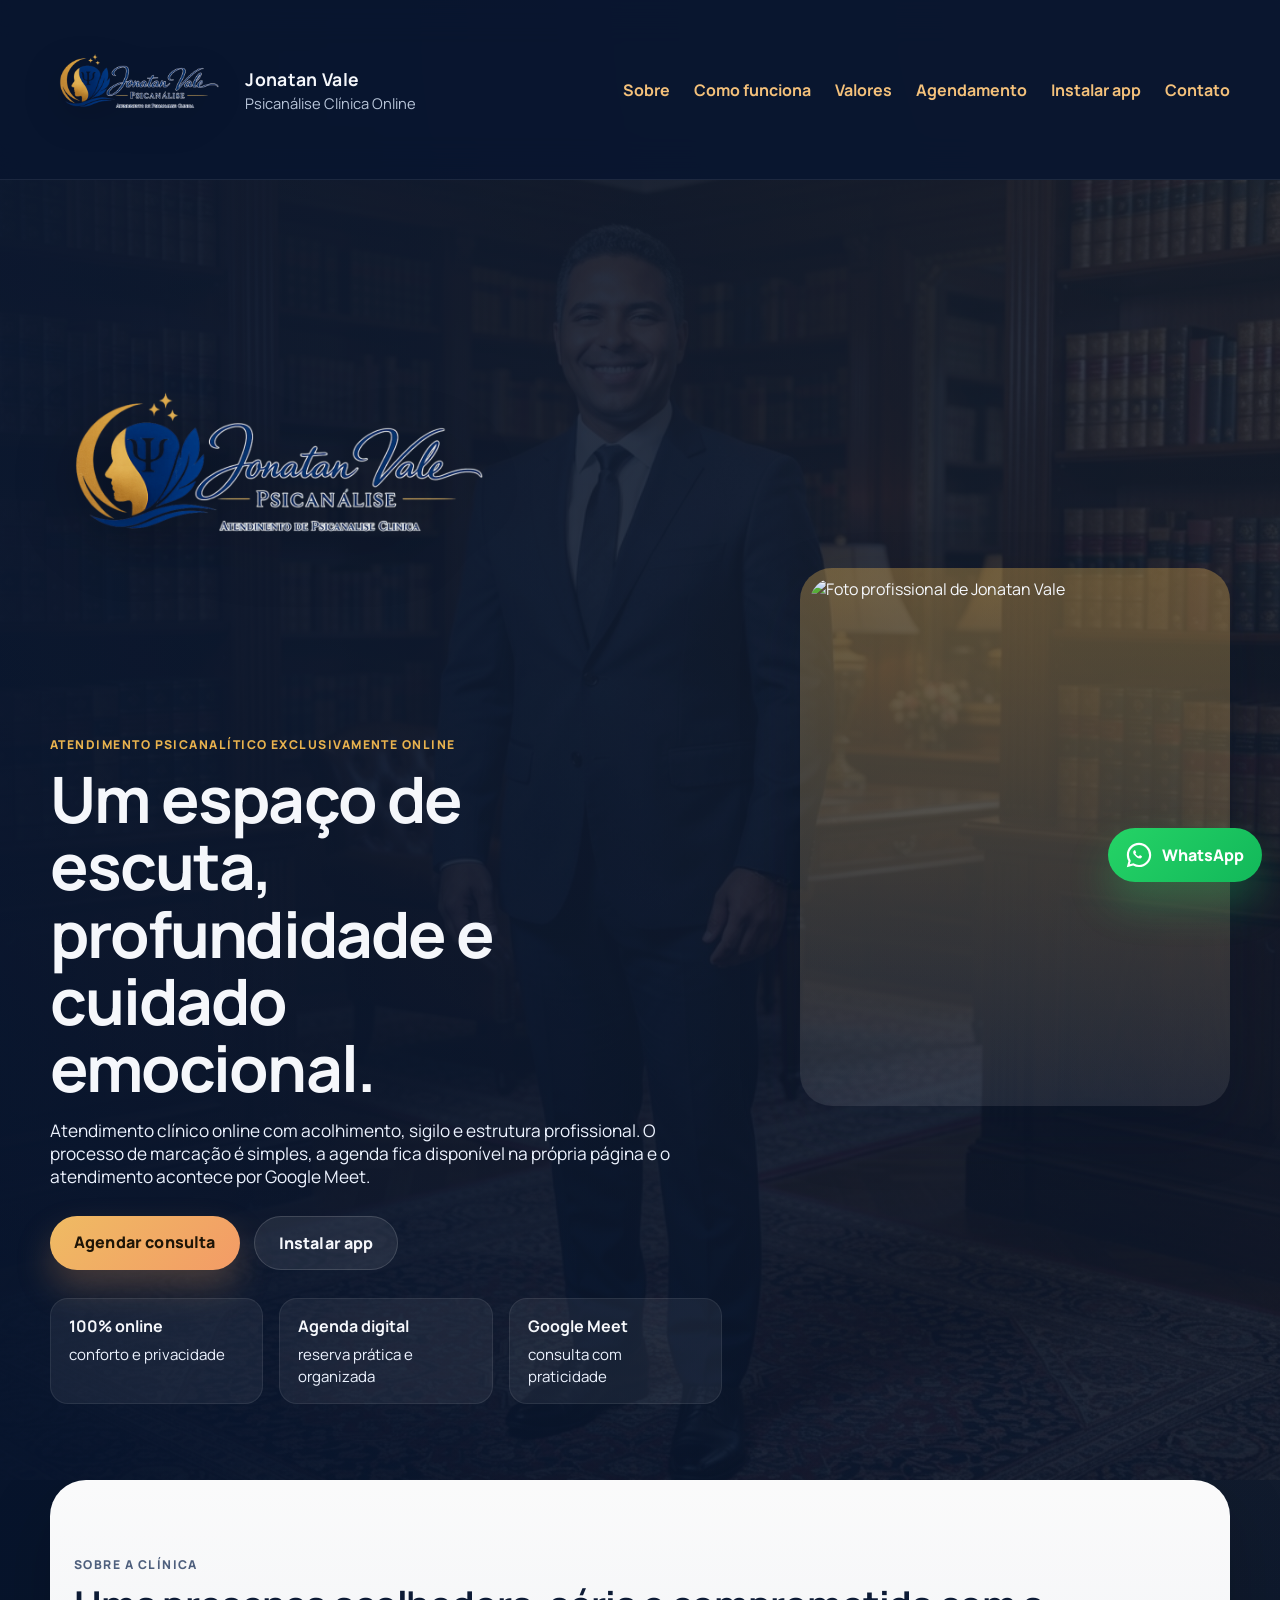
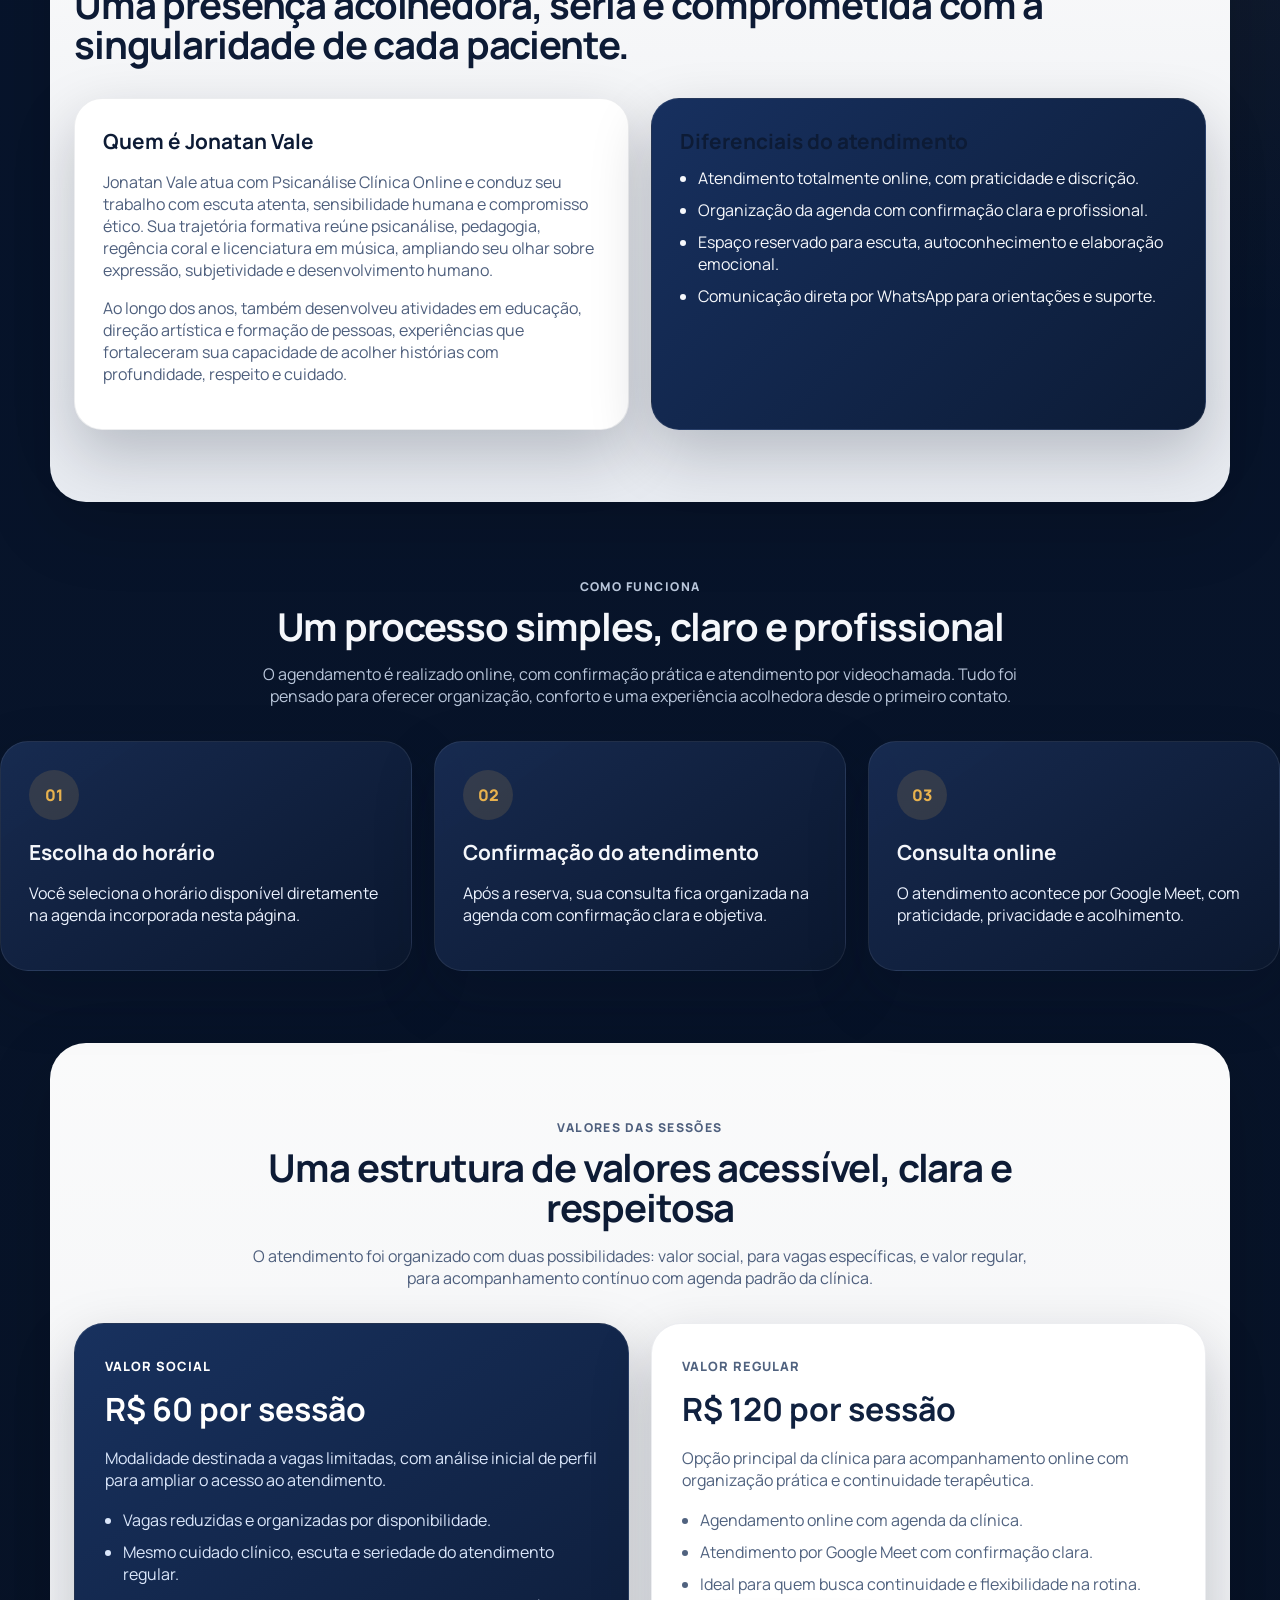
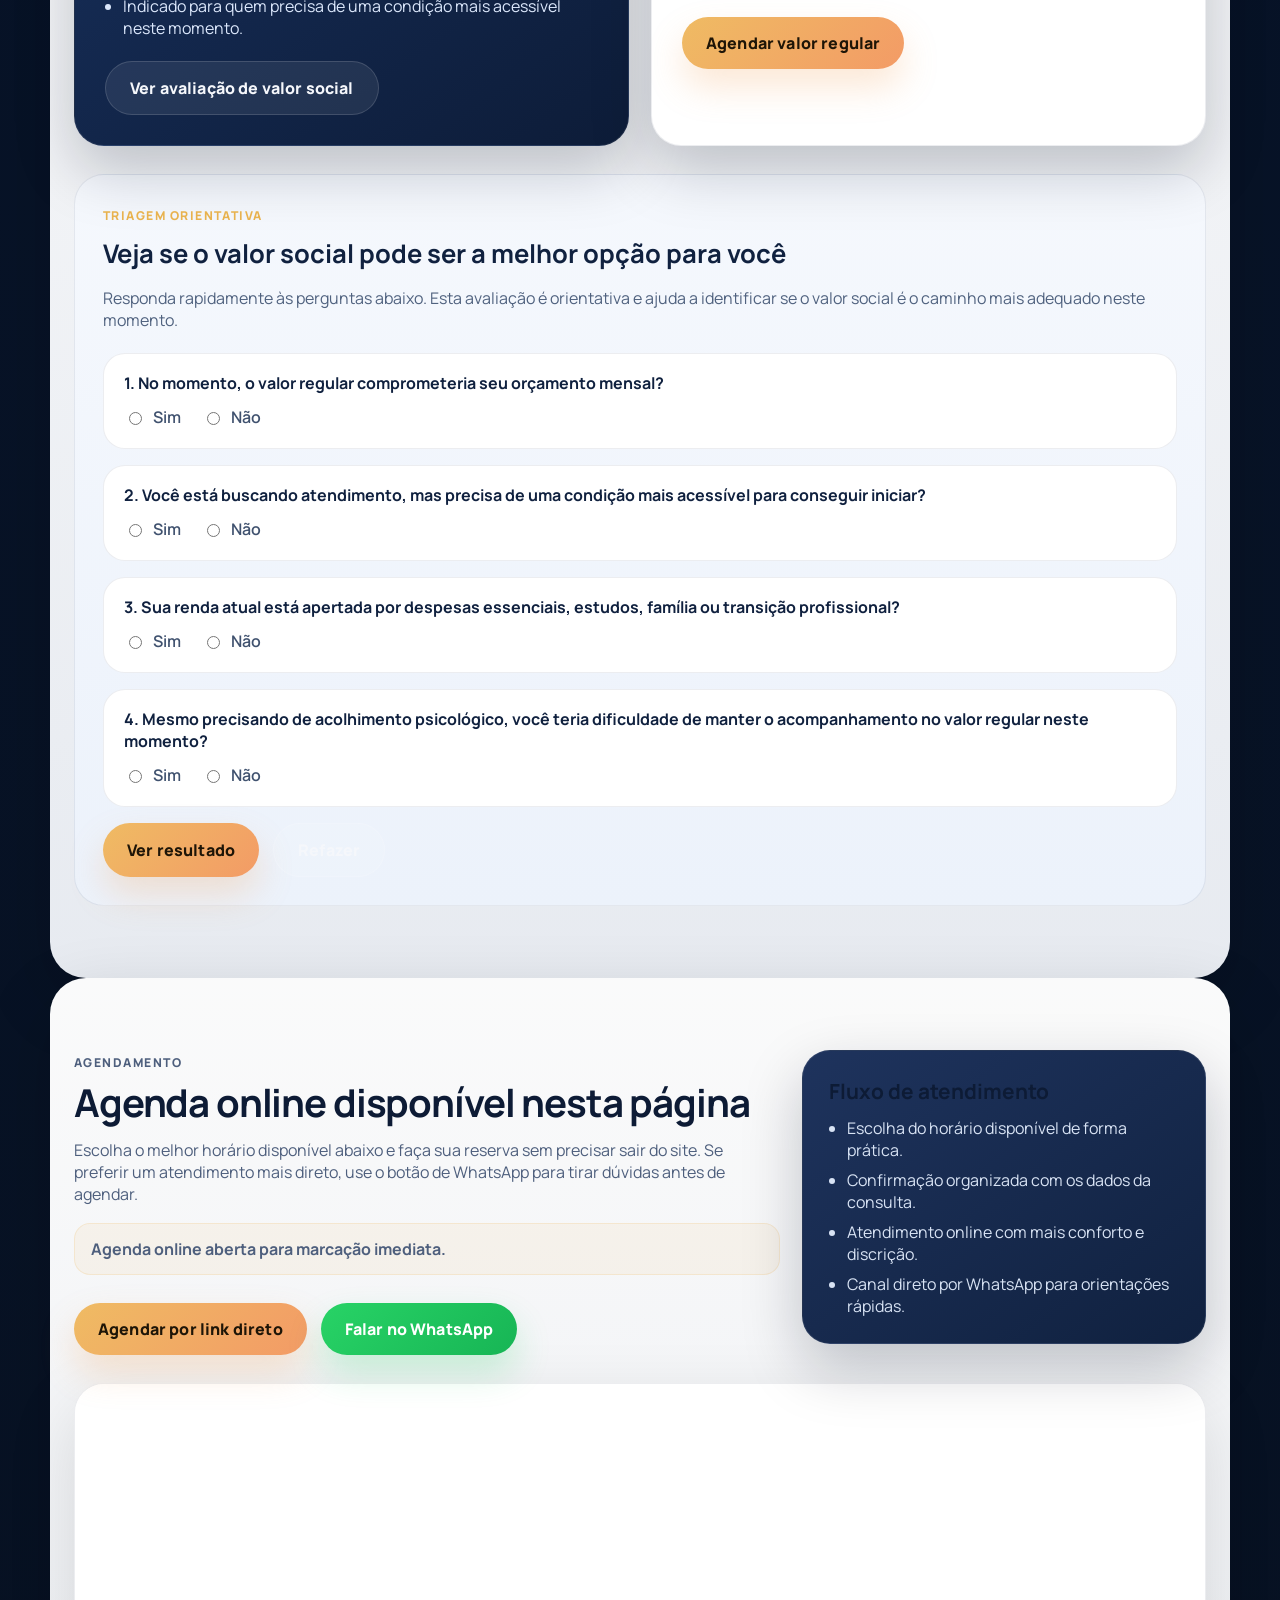
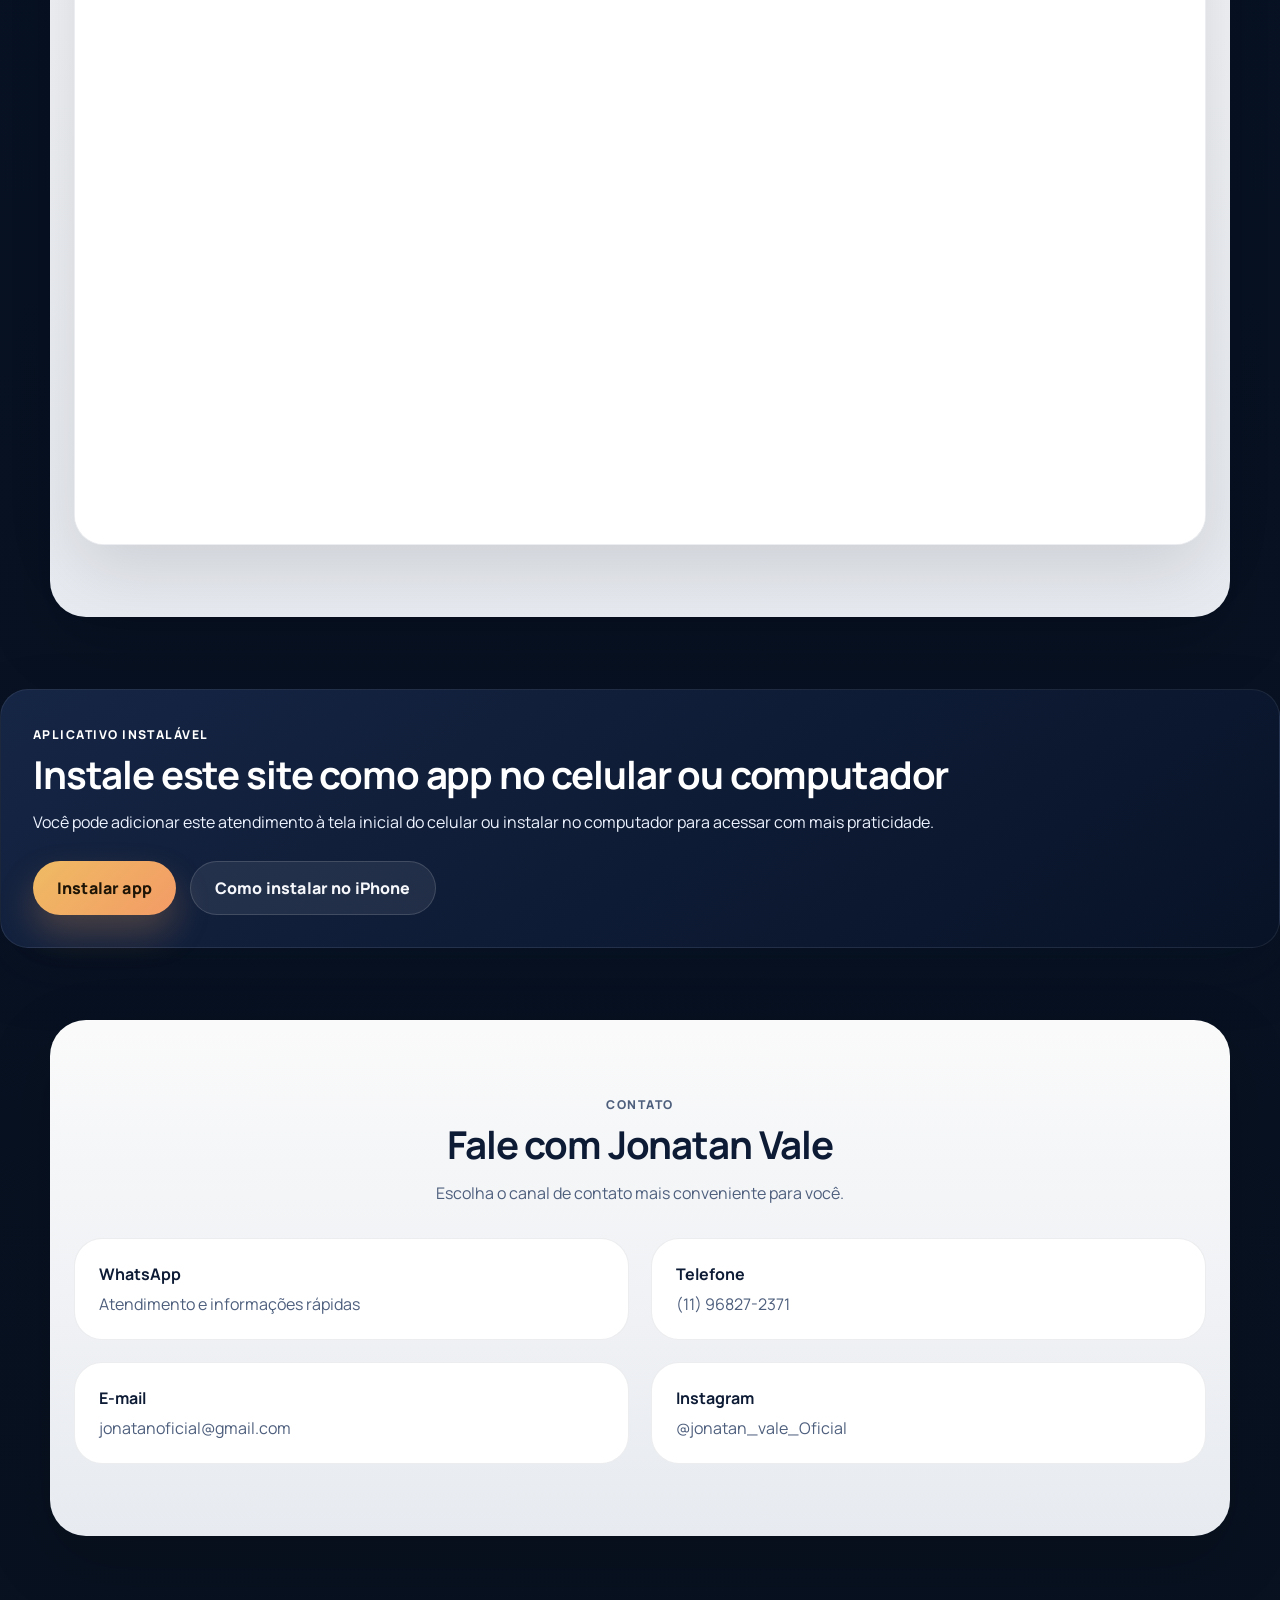
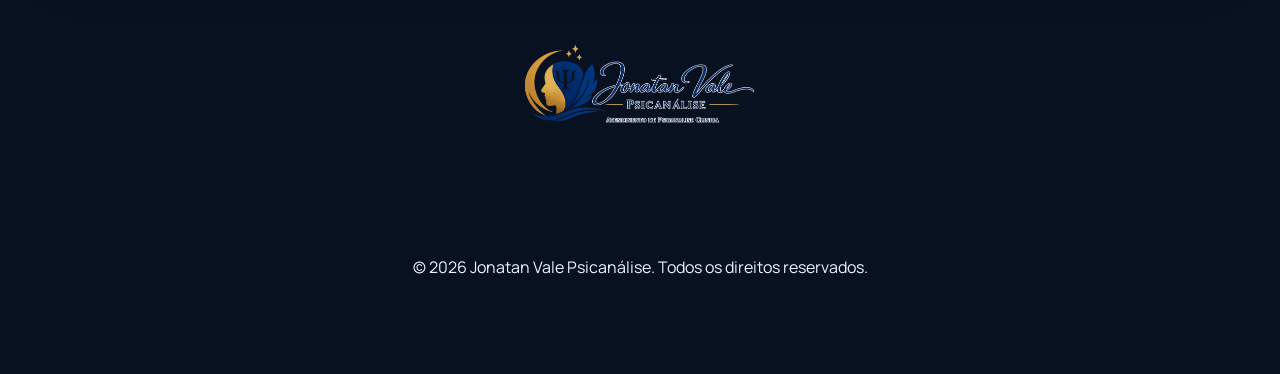
==== commit 95a82dcd: "Add files via upload" ====
--- a/index.html
+++ b/index.html
@@ -47,6 +47,7 @@
         <nav class="main-nav" id="main-menu">
           <a href="#sobre">Sobre</a>
           <a href="#como-funciona">Como funciona</a>
+          <a href="#valores">Valores</a>
           <a href="#agendamento">Agendamento</a>
           <a href="#instalar">Instalar app</a>
           <a href="#contato">Contato</a>
@@ -64,7 +65,7 @@
             <h1>Um espaço de escuta, profundidade e cuidado emocional.</h1>
             <p class="hero-text">
               Atendimento clínico online com acolhimento, sigilo e estrutura profissional.
-              A agenda é organizada pelo Google Calendar e as consultas acontecem por videochamada.
+              O processo de marcação é simples, a agenda fica disponível na própria página e o atendimento acontece por Google Meet.
             </p>
 
             <div class="hero-actions">
@@ -78,12 +79,12 @@
                 <span>conforto e privacidade</span>
               </div>
               <div>
-                <strong>Google Agenda</strong>
-                <span>marcação simples e organizada</span>
+                <strong>Agenda digital</strong>
+                <span>reserva prática e organizada</span>
               </div>
               <div>
                 <strong>Google Meet</strong>
-                <span>consulta por videochamada</span>
+                <span>consulta com praticidade</span>
               </div>
             </div>
           </div>
@@ -118,7 +119,7 @@
             </p>
           </article>
 
-          <article class="info-card">
+          <article class="info-card info-card--contrast">
             <h3>Diferenciais do atendimento</h3>
             <ul class="bullet-list">
               <li>Atendimento totalmente online, com praticidade e discrição.</li>
@@ -132,11 +133,11 @@
 
       <section class="section" id="como-funciona">
         <div class="section-heading section-heading--center">
-          <p class="eyebrow">Estrutura digital</p>
-          <h2>Como funciona sua consulta online</h2>
+          <p class="eyebrow">Como funciona</p>
+          <h2>Um processo simples, claro e profissional</h2>
           <p>
-            O site já foi estruturado para receber sua agenda do Google Calendar Appointment Schedule.
-            Depois de inserir seu link oficial, o paciente poderá reservar o horário com poucos cliques.
+            O agendamento é realizado online, com confirmação prática e atendimento por videochamada.
+            Tudo foi pensado para oferecer organização, conforto e uma experiência acolhedora desde o primeiro contato.
           </p>
         </div>
 
@@ -144,18 +145,107 @@
           <article class="step-card">
             <span class="step-number">01</span>
             <h3>Escolha do horário</h3>
-            <p>O paciente acessa sua página de agendamento e seleciona o melhor horário disponível.</p>
+            <p>Você seleciona o horário disponível diretamente na agenda incorporada nesta página.</p>
           </article>
           <article class="step-card">
             <span class="step-number">02</span>
-            <h3>Confirmação automática</h3>
-            <p>O compromisso entra na agenda e o processo fica centralizado no Google Calendar.</p>
+            <h3>Confirmação do atendimento</h3>
+            <p>Após a reserva, sua consulta fica organizada na agenda com confirmação clara e objetiva.</p>
           </article>
           <article class="step-card">
             <span class="step-number">03</span>
-            <h3>Consulta por videochamada</h3>
-            <p>O atendimento acontece online. A estrutura do site já comunica esse fluxo de forma profissional.</p>
-          </article>
+            <h3>Consulta online</h3>
+            <p>O atendimento acontece por Google Meet, com praticidade, privacidade e acolhimento.</p>
+          </article>
+        </div>
+      </section>
+
+      <section class="section section-panel" id="valores">
+        <div class="section-heading section-heading--center">
+          <p class="eyebrow">Valores das sessões</p>
+          <h2>Uma estrutura de valores acessível, clara e respeitosa</h2>
+          <p>
+            O atendimento foi organizado com duas possibilidades: valor social, para vagas específicas,
+            e valor regular, para acompanhamento contínuo com agenda padrão da clínica.
+          </p>
+        </div>
+
+        <div class="pricing-grid">
+          <article class="price-card price-card--social">
+            <p class="price-tag">Valor social</p>
+            <h3>R$ <span id="social-price-display">60</span> por sessão</h3>
+            <p class="price-text">
+              Modalidade destinada a vagas limitadas, com análise inicial de perfil para ampliar o acesso ao atendimento.
+            </p>
+            <ul class="bullet-list bullet-list--price">
+              <li>Vagas reduzidas e organizadas por disponibilidade.</li>
+              <li>Mesmo cuidado clínico, escuta e seriedade do atendimento regular.</li>
+              <li>Indicado para quem precisa de uma condição mais acessível neste momento.</li>
+            </ul>
+            <a class="btn btn-secondary price-btn" href="#triagem-social">Ver avaliação de valor social</a>
+          </article>
+
+          <article class="price-card price-card--regular">
+            <p class="price-tag">Valor regular</p>
+            <h3>R$ <span id="regular-price-display">120</span> por sessão</h3>
+            <p class="price-text">
+              Opção principal da clínica para acompanhamento online com organização prática e continuidade terapêutica.
+            </p>
+            <ul class="bullet-list bullet-list--price">
+              <li>Agendamento online com agenda da clínica.</li>
+              <li>Atendimento por Google Meet com confirmação clara.</li>
+              <li>Ideal para quem busca continuidade e flexibilidade na rotina.</li>
+            </ul>
+            <a class="btn btn-primary price-btn" href="#agendamento">Agendar valor regular</a>
+          </article>
+        </div>
+
+        <div class="social-checker" id="triagem-social">
+          <div class="social-checker__intro">
+            <p class="eyebrow">Triagem orientativa</p>
+            <h3>Veja se o valor social pode ser a melhor opção para você</h3>
+            <p>
+              Responda rapidamente às perguntas abaixo. Esta avaliação é orientativa e ajuda a identificar
+              se o valor social é o caminho mais adequado neste momento.
+            </p>
+          </div>
+
+          <form class="social-quiz" id="social-quiz">
+            <div class="quiz-question">
+              <p>1. No momento, o valor regular comprometeria seu orçamento mensal?</p>
+              <label><input type="radio" name="q1" value="1" required> Sim</label>
+              <label><input type="radio" name="q1" value="0"> Não</label>
+            </div>
+            <div class="quiz-question">
+              <p>2. Você está buscando atendimento, mas precisa de uma condição mais acessível para conseguir iniciar?</p>
+              <label><input type="radio" name="q2" value="1" required> Sim</label>
+              <label><input type="radio" name="q2" value="0"> Não</label>
+            </div>
+            <div class="quiz-question">
+              <p>3. Sua renda atual está apertada por despesas essenciais, estudos, família ou transição profissional?</p>
+              <label><input type="radio" name="q3" value="1" required> Sim</label>
+              <label><input type="radio" name="q3" value="0"> Não</label>
+            </div>
+            <div class="quiz-question">
+              <p>4. Mesmo precisando de acolhimento psicológico, você teria dificuldade de manter o acompanhamento no valor regular neste momento?</p>
+              <label><input type="radio" name="q4" value="1" required> Sim</label>
+              <label><input type="radio" name="q4" value="0"> Não</label>
+            </div>
+
+            <div class="quiz-actions">
+              <button class="btn btn-primary" type="submit">Ver resultado</button>
+              <button class="btn btn-secondary" type="button" id="quiz-reset">Refazer</button>
+            </div>
+          </form>
+
+          <div class="quiz-result" id="quiz-result" hidden>
+            <h4 id="quiz-result-title"></h4>
+            <p id="quiz-result-text"></p>
+            <div class="quiz-result-actions">
+              <a class="btn btn-primary" href="#agendamento" id="quiz-result-book">Prosseguir para agendamento</a>
+              <a class="btn btn-whatsapp" href="#" id="quiz-result-whatsapp">Falar no WhatsApp</a>
+            </div>
+          </div>
         </div>
       </section>
 
@@ -163,30 +253,41 @@
         <div class="booking-layout">
           <div>
             <p class="eyebrow">Agendamento</p>
-            <h2>Agenda integrada ao Google Calendar</h2>
-            <p>
-              Esta área foi preparada para receber o seu link do <strong>Google Calendar Appointment Schedule</strong>.
-              Assim que você colar o link oficial no arquivo de configuração do site, o botão abaixo passa a abrir
-              diretamente sua agenda de marcação.
+            <h2>Agenda online disponível nesta página</h2>
+            <p>
+              Escolha o melhor horário disponível abaixo e faça sua reserva sem precisar sair do site.
+              Se preferir um atendimento mais direto, use o botão de WhatsApp para tirar dúvidas antes de agendar.
             </p>
             <div class="inline-note" id="booking-status">
-              Link da agenda ainda não configurado. Enquanto isso, o botão direciona para o WhatsApp.
+              Agenda online disponível para marcação imediata.
             </div>
             <div class="booking-actions">
-              <a class="btn btn-primary" id="schedule-link" href="#">Abrir agenda online</a>
-              <a class="btn btn-secondary" id="whatsapp-link" href="#">Falar no WhatsApp</a>
+              <a class="btn btn-primary" id="schedule-link" href="#">Agendar por link direto</a>
+              <a class="btn btn-whatsapp" id="whatsapp-link" href="#">Falar no WhatsApp</a>
             </div>
           </div>
 
           <aside class="booking-side-card">
-            <h3>Fluxo recomendado</h3>
+            <h3>Fluxo de atendimento</h3>
             <ul class="bullet-list bullet-list--compact">
-              <li>Paciente agenda pelo Google Agenda.</li>
-              <li>Você recebe tudo centralizado no calendário.</li>
-              <li>Consulta online confirmada com mais organização.</li>
-              <li>Suporte rápido via botão flutuante do WhatsApp.</li>
+              <li>Escolha do horário disponível de forma prática.</li>
+              <li>Confirmação organizada com os dados da consulta.</li>
+              <li>Atendimento online com mais conforto e discrição.</li>
+              <li>Canal direto por WhatsApp para orientações rápidas.</li>
             </ul>
           </aside>
+        </div>
+
+        <div class="calendar-embed" aria-label="Agenda online incorporada">
+          <iframe
+            src="https://calendar.google.com/calendar/appointments/schedules/AcZssZ3dWk0D-_eI3MZE69_8XNmMhbjbGkPn1jpBZPsvQHxUIHCQKQ_jFImKyL1YC2KeCpBB3o7w4B-k?gv=true"
+            title="Agenda online Jonatan Vale Psicanálise"
+            loading="lazy"
+            referrerpolicy="strict-origin-when-cross-origin"
+            style="border:0"
+            width="100%"
+            height="760"
+            frameborder="0"></iframe>
         </div>
       </section>
 
@@ -196,8 +297,7 @@
             <p class="eyebrow">Aplicativo instalável</p>
             <h2>Instale este site como app no celular ou computador</h2>
             <p>
-              O projeto foi atualizado como PWA. Em Android e desktop compatíveis, o botão abaixo abre o fluxo de instalação.
-              No iPhone e iPad, o site mostra as instruções para “Adicionar à Tela de Início”.
+              Você pode adicionar este atendimento à tela inicial do celular ou instalar no computador para acessar com mais praticidade.
             </p>
           </div>
           <div class="install-actions">
@@ -209,13 +309,14 @@
       </section>
 
       <section class="section section-panel" id="contato">
-        <div class="section-heading">
-          <p class="eyebrow">Contato direto</p>
+        <div class="section-heading section-heading--center">
+          <p class="eyebrow">Contato</p>
           <h2>Fale com Jonatan Vale</h2>
+          <p>Escolha o canal de contato mais conveniente para você.</p>
         </div>
 
         <div class="contact-grid">
-          <a class="contact-card" id="contact-whatsapp" href="#" target="_blank" rel="noopener">
+          <a class="contact-card" id="contact-whatsapp" href="#">
             <strong>WhatsApp</strong>
             <span>Atendimento e informações rápidas</span>
           </a>
--- a/style.css
+++ b/style.css
@@ -1,17 +1,16 @@
 :root {
   --bg: #07152f;
-  --bg-soft: #0d2146;
-  --panel: rgba(255, 255, 255, 0.06);
-  --panel-strong: rgba(255, 255, 255, 0.09);
-  --line: rgba(255, 255, 255, 0.12);
-  --text: #f8f8fb;
-  --muted: #bfd0ea;
+  --bg-soft: #0d1f43;
+  --panel: #ffffff;
+  --panel-soft: rgba(255, 255, 255, 0.08);
+  --text: #f5f7fb;
+  --text-dark: #0d1b35;
+  --muted: #b9c6da;
+  --muted-dark: #4e5f7d;
   --gold: #e8b24e;
-  --gold-strong: #f2a35b;
-  --dark: #091224;
-  --shadow: 0 24px 60px rgba(0, 0, 0, 0.28);
-  --radius: 24px;
-  --radius-sm: 16px;
+  --gold-strong: #efbb63;
+  --shadow: 0 24px 60px rgba(6, 15, 31, 0.22);
+  --radius: 28px;
   --container: 1180px;
 }
 
@@ -27,7 +26,7 @@
   margin: 0;
   font-family: 'Manrope', system-ui, -apple-system, BlinkMacSystemFont, 'Segoe UI', sans-serif;
   background:
-    radial-gradient(circle at top right, rgba(232, 178, 78, 0.18), transparent 30%),
+    radial-gradient(circle at top right, rgba(232, 178, 78, 0.18), transparent 28%),
     linear-gradient(180deg, #07152f 0%, #08111f 100%);
   color: var(--text);
 }
@@ -56,7 +55,7 @@
   top: 0;
   z-index: 40;
   backdrop-filter: blur(20px);
-  background: rgba(7, 21, 47, 0.88);
+  background: rgba(7, 21, 47, 0.9);
   border-bottom: 1px solid rgba(255, 255, 255, 0.08);
 }
 
@@ -71,12 +70,12 @@
 .brand {
   display: inline-flex;
   align-items: center;
-  gap: 14px;
+  gap: 16px;
   min-width: 0;
 }
 
 .brand img {
-  width: clamp(96px, 12vw, 170px);
+  width: clamp(120px, 14vw, 190px);
   height: auto;
   filter: drop-shadow(0 10px 18px rgba(0, 0, 0, 0.25));
 }
@@ -105,12 +104,12 @@
 
 .main-nav a {
   color: #f4c17b;
-  font-weight: 600;
+  font-weight: 700;
   transition: opacity 0.2s ease, transform 0.2s ease;
 }
 
 .main-nav a:hover {
-  opacity: 0.85;
+  opacity: 0.88;
   transform: translateY(-1px);
 }
 
@@ -143,9 +142,9 @@
   position: absolute;
   inset: 0;
   background:
-    linear-gradient(90deg, rgba(7, 21, 47, 0.98) 0%, rgba(7, 21, 47, 0.86) 45%, rgba(7, 21, 47, 0.72) 100%),
-    url('assets/library.png') center/cover no-repeat;
-  opacity: 0.55;
+    linear-gradient(90deg, rgba(7, 21, 47, 0.97) 0%, rgba(7, 21, 47, 0.84) 45%, rgba(7, 21, 47, 0.72) 100%),
+    url('assets/library.png') center top/cover no-repeat;
+  opacity: 0.6;
   transform: scale(1.02);
 }
 
@@ -163,7 +162,7 @@
 }
 
 .hero-logo {
-  width: min(100%, 430px);
+  width: min(100%, 460px);
   margin-bottom: 18px;
   filter: drop-shadow(0 14px 30px rgba(0, 0, 0, 0.35));
 }
@@ -226,7 +225,7 @@
   cursor: pointer;
   font-weight: 800;
   letter-spacing: 0.01em;
-  transition: transform 0.2s ease, box-shadow 0.2s ease, background 0.2s ease;
+  transition: transform 0.2s ease, box-shadow 0.2s ease, background 0.2s ease, border-color 0.2s ease;
 }
 
 .btn:hover {
@@ -243,6 +242,12 @@
   color: var(--text);
   background: rgba(255, 255, 255, 0.08);
   border: 1px solid rgba(255, 255, 255, 0.14);
+}
+
+.btn-whatsapp {
+  color: #ffffff;
+  background: linear-gradient(135deg, #28d366 0%, #17b555 100%);
+  box-shadow: 0 18px 35px rgba(37, 211, 102, 0.22);
 }
 
 .hero-trust {
@@ -300,7 +305,7 @@
   margin: 0 auto;
   padding-inline: 24px;
   border-radius: 36px;
-  background: linear-gradient(180deg, rgba(255,255,255,0.97) 0%, rgba(245,248,253,0.92) 100%);
+  background: linear-gradient(180deg, rgba(255,255,255,0.98) 0%, rgba(245,248,253,0.94) 100%);
   box-shadow: 0 24px 70px rgba(0, 0, 0, 0.16);
 }
 
@@ -325,7 +330,7 @@
 .section-panel .inline-note,
 .section-panel .bullet-list,
 .section-panel .booking-layout p {
-  color: #4e5f7d;
+  color: var(--muted-dark);
 }
 
 .section-heading {
@@ -364,19 +369,28 @@
 .step-card,
 .booking-side-card,
 .install-panel {
-  background: rgba(255, 255, 255, 0.06);
-  border: 1px solid rgba(255, 255, 255, 0.08);
   box-shadow: var(--shadow);
 }
 
 .info-card {
   padding: 28px;
-  background: rgba(10, 28, 58, 0.75);
+  background: linear-gradient(135deg, #17305f 0%, #0c1b35 100%);
+  border: 1px solid rgba(255, 255, 255, 0.08);
 }
 
 .info-card--light {
   background: #ffffff;
   border: 1px solid rgba(13, 27, 53, 0.08);
+}
+
+.info-card--contrast h3,
+.info-card--contrast li,
+.info-card--contrast p {
+  color: #f6f8fc;
+}
+
+.info-card--contrast .bullet-list {
+  color: #dce5f3;
 }
 
 .info-card h3,
@@ -411,6 +425,8 @@
 
 .step-card {
   padding: 28px;
+  background: rgba(255, 255, 255, 0.06);
+  border: 1px solid rgba(255, 255, 255, 0.08);
 }
 
 .step-number {
@@ -443,12 +459,23 @@
 
 .booking-side-card {
   padding: 26px;
-  background: rgba(10, 28, 58, 0.9);
+  background: linear-gradient(145deg, #1e335d 0%, #10213f 100%);
+  border: 1px solid rgba(255, 255, 255, 0.08);
+}
+
+.booking-side-card h3 {
+  color: #ffffff;
+}
+
+.booking-side-card .bullet-list,
+.booking-side-card .bullet-list li {
+  color: #d8e3f4;
 }
 
 .install-panel {
   padding: 32px;
   background: linear-gradient(180deg, rgba(255,255,255,0.06), rgba(255,255,255,0.03));
+  border: 1px solid rgba(255, 255, 255, 0.08);
 }
 
 .install-help {
@@ -500,9 +527,9 @@
   display: inline-flex;
   align-items: center;
   gap: 10px;
-  padding: 14px 16px;
+  padding: 14px 18px;
   border-radius: 999px;
-  background: #25d366;
+  background: linear-gradient(135deg, #25d366 0%, #12b85a 100%);
   color: #fff;
   box-shadow: 0 22px 40px rgba(37, 211, 102, 0.28);
 }
@@ -608,3 +635,256 @@
     display: none;
   }
 }
+
+
+.calendar-embed {
+  margin-top: 26px;
+  border-radius: 24px;
+  overflow: hidden;
+  background: #ffffff;
+  box-shadow: 0 24px 60px rgba(6, 15, 31, 0.16);
+  border: 1px solid rgba(13, 27, 53, 0.08);
+}
+
+.calendar-embed iframe {
+  display: block;
+  width: 100%;
+  min-height: 760px;
+  background: #ffffff;
+}
+
+@media (max-width: 780px) {
+  .calendar-embed {
+    border-radius: 18px;
+  }
+
+  .calendar-embed iframe {
+    min-height: 680px;
+  }
+}
+
+/* ===== vNext updates: contrast, pricing, social quiz ===== */
+.hero-text,
+.hero-trust span,
+.step-card p,
+.install-panel p,
+.install-help,
+.site-footer,
+.footer-inner,
+.footer-inner p {
+  color: #edf3ff;
+}
+
+.step-card {
+  background: linear-gradient(145deg, rgba(24, 44, 82, 0.95), rgba(11, 24, 47, 0.98));
+}
+
+.install-panel {
+  background: linear-gradient(145deg, rgba(22, 38, 70, 0.98), rgba(8, 19, 40, 0.98));
+}
+
+.install-panel h2,
+.install-panel .eyebrow {
+  color: #ffffff;
+}
+
+.inline-note {
+  color: #18325b;
+  font-weight: 700;
+}
+
+.pricing-grid {
+  display: grid;
+  grid-template-columns: repeat(2, minmax(0, 1fr));
+  gap: 22px;
+  margin-top: 10px;
+}
+
+.price-card {
+  border-radius: 30px;
+  padding: 30px;
+  box-shadow: var(--shadow);
+  border: 1px solid rgba(255,255,255,0.08);
+}
+
+.price-card--social {
+  background: linear-gradient(145deg, #18315e 0%, #0d1c38 100%);
+  color: #ffffff;
+}
+
+.price-card--regular {
+  background: #ffffff;
+  color: #10213f;
+  border: 1px solid rgba(16, 33, 63, 0.08);
+}
+
+.price-card--social .price-text,
+.price-card--social .bullet-list,
+.price-card--social .bullet-list li,
+.price-card--social .price-tag,
+.price-card--social h3 {
+  color: #ffffff;
+}
+
+.price-card--social .price-text,
+.price-card--social .bullet-list li {
+  color: #dbe7fb;
+}
+
+.price-card--regular .price-text,
+.price-card--regular .bullet-list li,
+.price-card--regular .price-tag {
+  color: #50627f;
+}
+
+.price-tag {
+  display: inline-block;
+  margin: 0 0 12px;
+  font-weight: 800;
+  letter-spacing: 0.08em;
+  text-transform: uppercase;
+  font-size: 0.8rem;
+}
+
+.price-card h3 {
+  margin: 0 0 12px;
+  font-size: clamp(1.8rem, 2.5vw, 2.5rem);
+}
+
+.price-text {
+  margin-bottom: 18px;
+}
+
+.bullet-list--price {
+  margin-bottom: 22px;
+}
+
+.price-btn {
+  display: inline-flex;
+}
+
+.social-checker {
+  margin-top: 28px;
+  padding: 28px;
+  border-radius: 30px;
+  background: linear-gradient(180deg, rgba(245,248,253,1) 0%, rgba(236,242,251,1) 100%);
+  border: 1px solid rgba(16, 33, 63, 0.08);
+}
+
+.social-checker__intro h3 {
+  margin: 0 0 10px;
+  font-size: clamp(1.45rem, 2vw, 2rem);
+  color: #10213f;
+}
+
+.social-checker__intro p:last-child {
+  color: #50627f;
+}
+
+.social-quiz {
+  margin-top: 22px;
+  display: grid;
+  gap: 16px;
+}
+
+.quiz-question {
+  background: #ffffff;
+  border-radius: 22px;
+  padding: 18px 20px;
+  border: 1px solid rgba(16, 33, 63, 0.08);
+}
+
+.quiz-question p {
+  margin: 0 0 12px;
+  color: #10213f;
+  font-weight: 700;
+}
+
+.quiz-question label {
+  display: inline-flex;
+  align-items: center;
+  gap: 8px;
+  margin-right: 18px;
+  color: #40526f;
+  font-weight: 600;
+}
+
+.quiz-actions,
+.quiz-result-actions {
+  display: flex;
+  flex-wrap: wrap;
+  gap: 14px;
+}
+
+.quiz-result {
+  margin-top: 22px;
+  border-radius: 24px;
+  padding: 22px;
+  background: linear-gradient(145deg, #18315e 0%, #0d1c38 100%);
+  color: #ffffff;
+}
+
+.quiz-result h4 {
+  margin: 0 0 8px;
+  font-size: 1.35rem;
+  color: #ffffff;
+}
+
+.quiz-result p {
+  margin: 0 0 18px;
+  color: #dce6f6;
+}
+
+.calendar-embed {
+  margin-top: 28px;
+  border-radius: 30px;
+  overflow: hidden;
+  border: 1px solid rgba(16, 33, 63, 0.08);
+  box-shadow: 0 24px 70px rgba(0,0,0,0.12);
+  background: #ffffff;
+}
+
+.calendar-embed iframe {
+  display: block;
+  min-height: 760px;
+  background: #ffffff;
+}
+
+@media (max-width: 980px) {
+  .pricing-grid,
+  .about-grid,
+  .contact-grid,
+  .booking-layout,
+  .hero-grid,
+  .steps-grid {
+    grid-template-columns: 1fr;
+  }
+
+  .brand img {
+    width: 140px;
+  }
+}
+
+@media (max-width: 640px) {
+  .price-card,
+  .social-checker,
+  .quiz-question,
+  .install-panel,
+  .booking-side-card,
+  .info-card,
+  .contact-card,
+  .step-card {
+    padding: 20px;
+    border-radius: 22px;
+  }
+
+  .calendar-embed iframe {
+    min-height: 680px;
+    height: 680px;
+  }
+
+  .quiz-question label {
+    display: flex;
+    margin: 0 0 10px;
+  }
+}
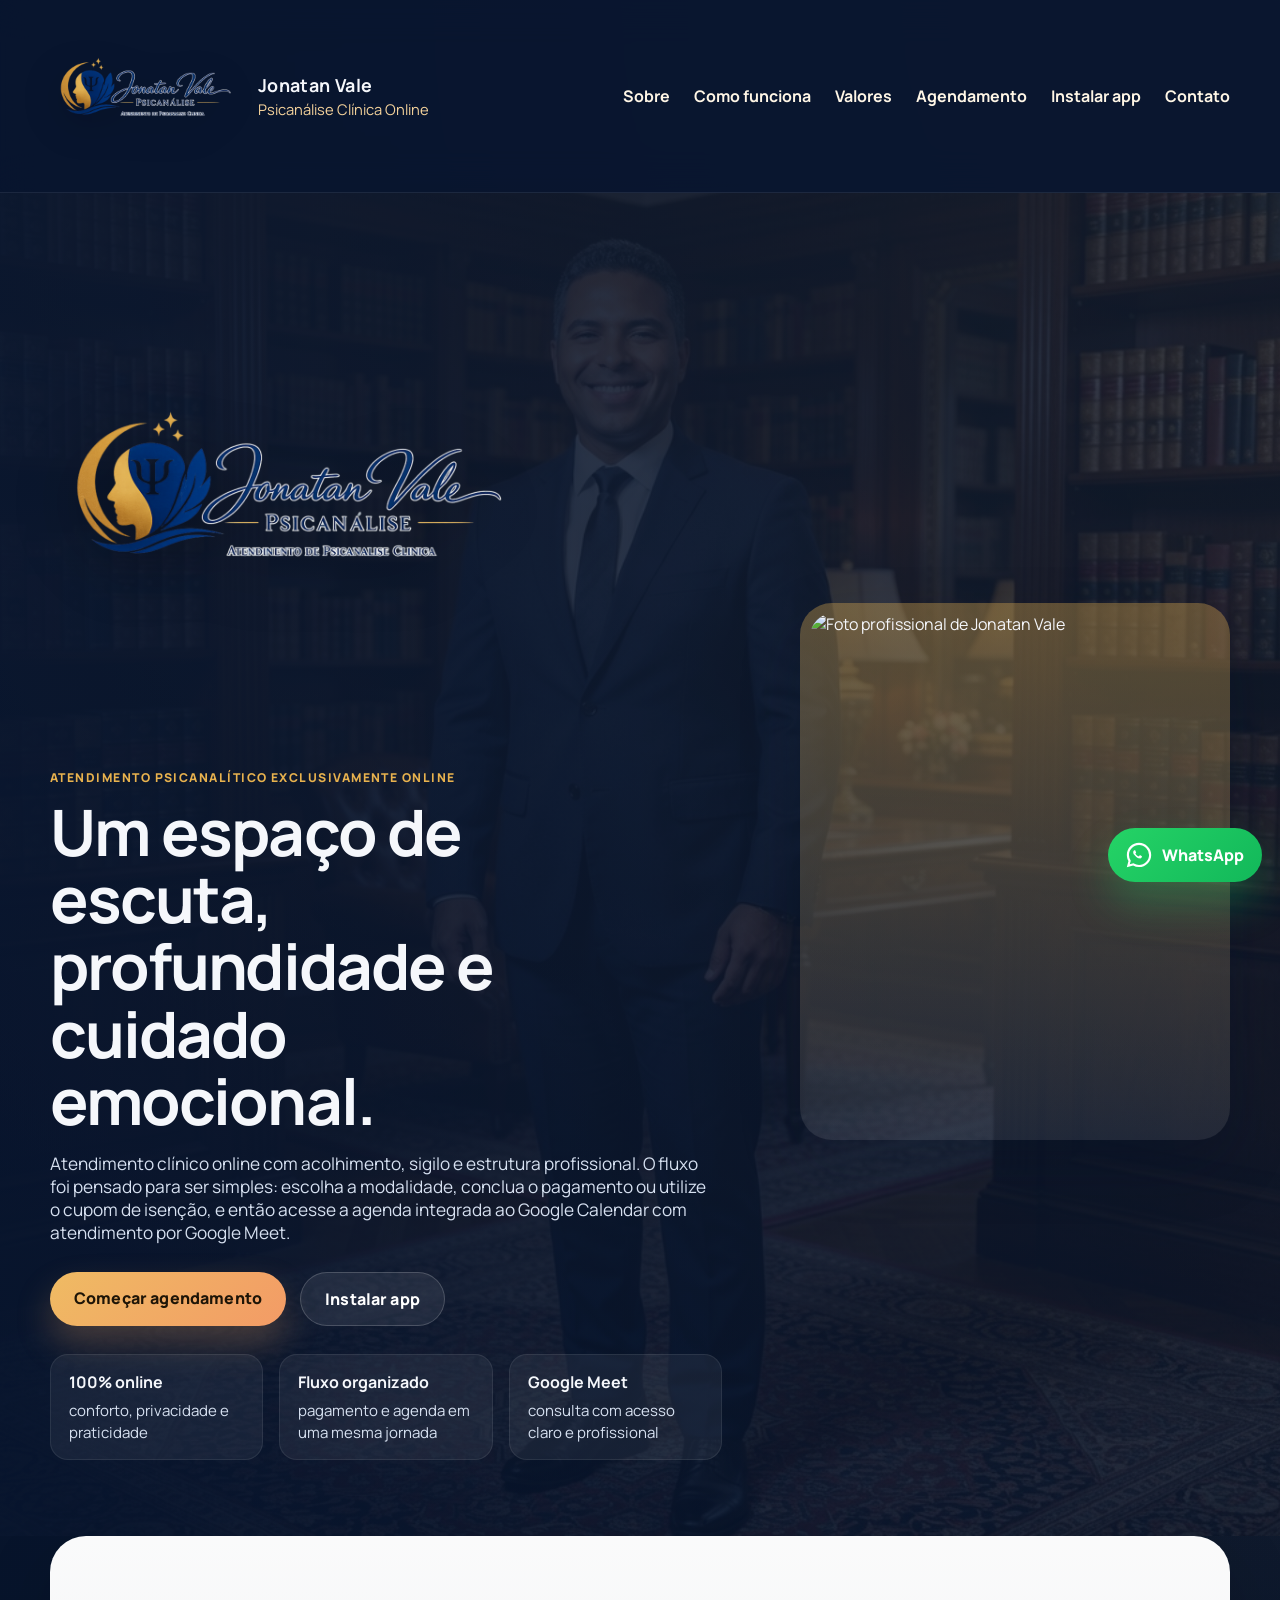
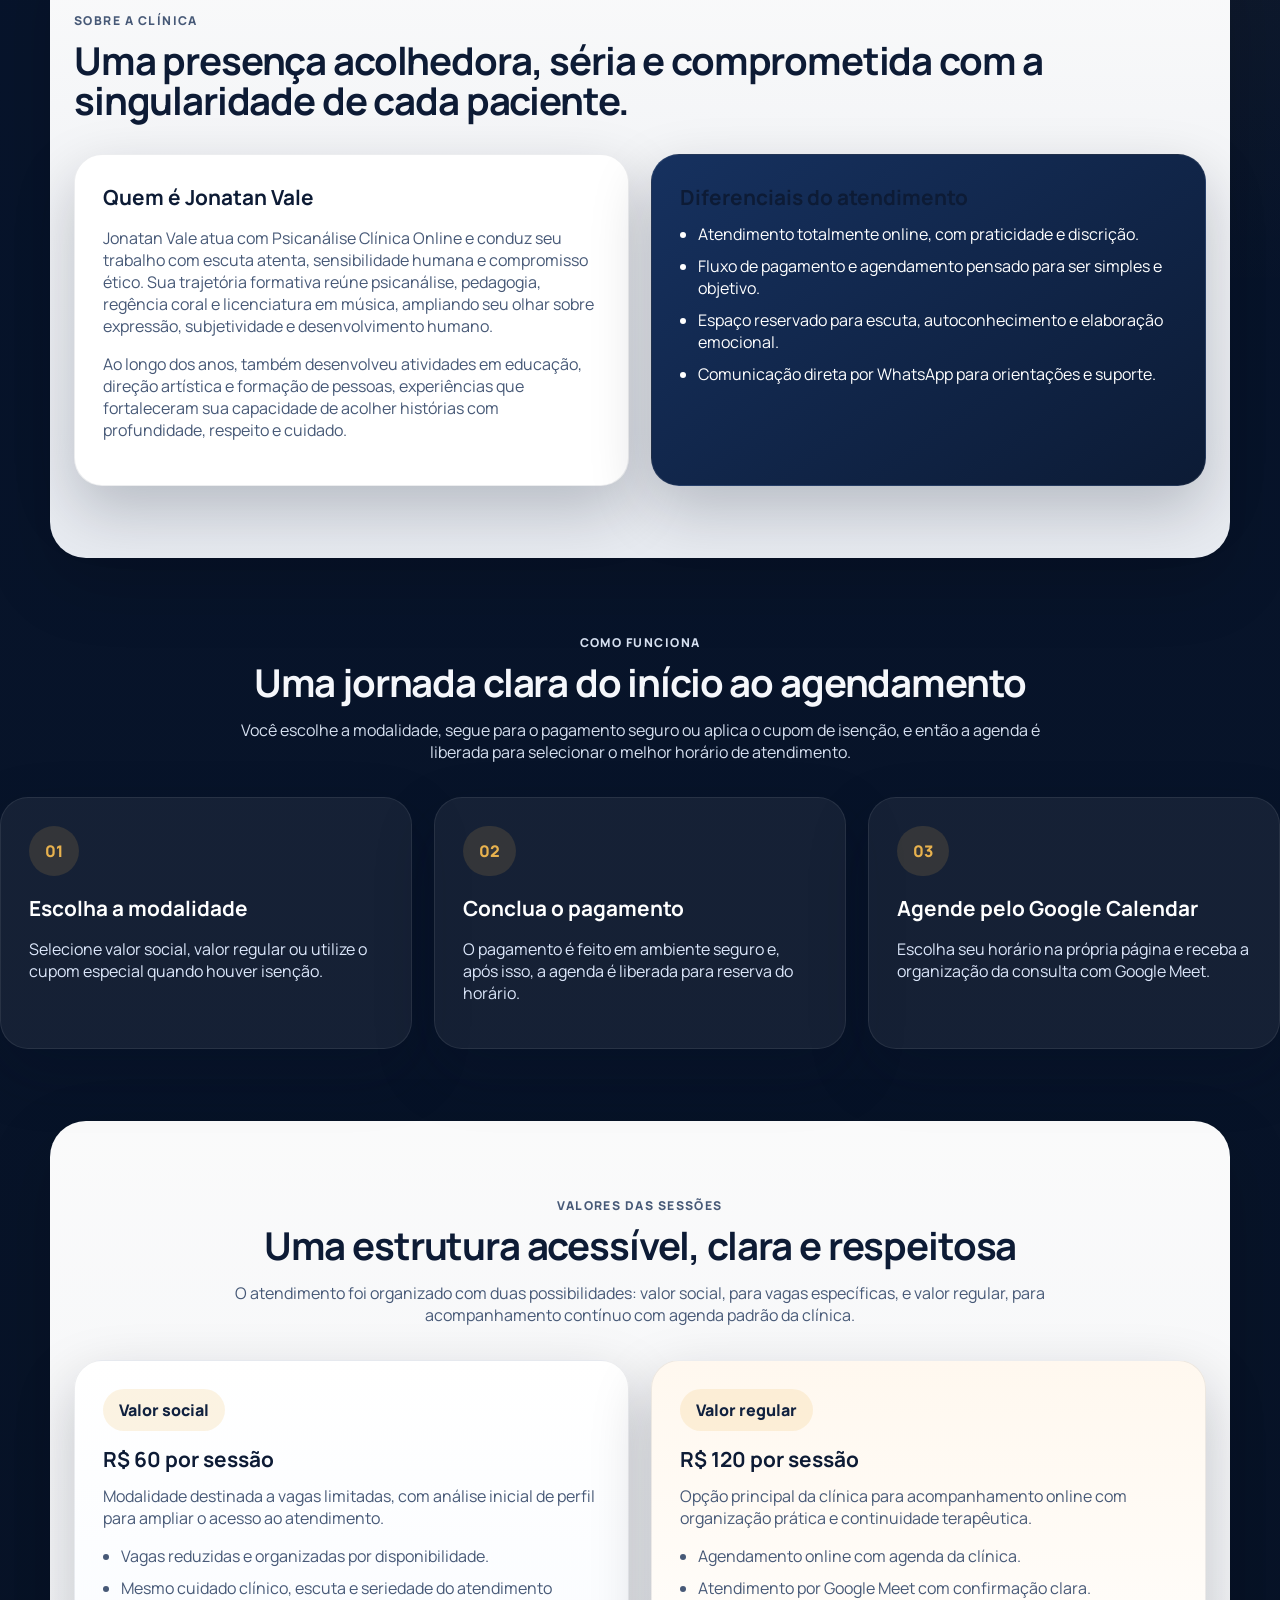
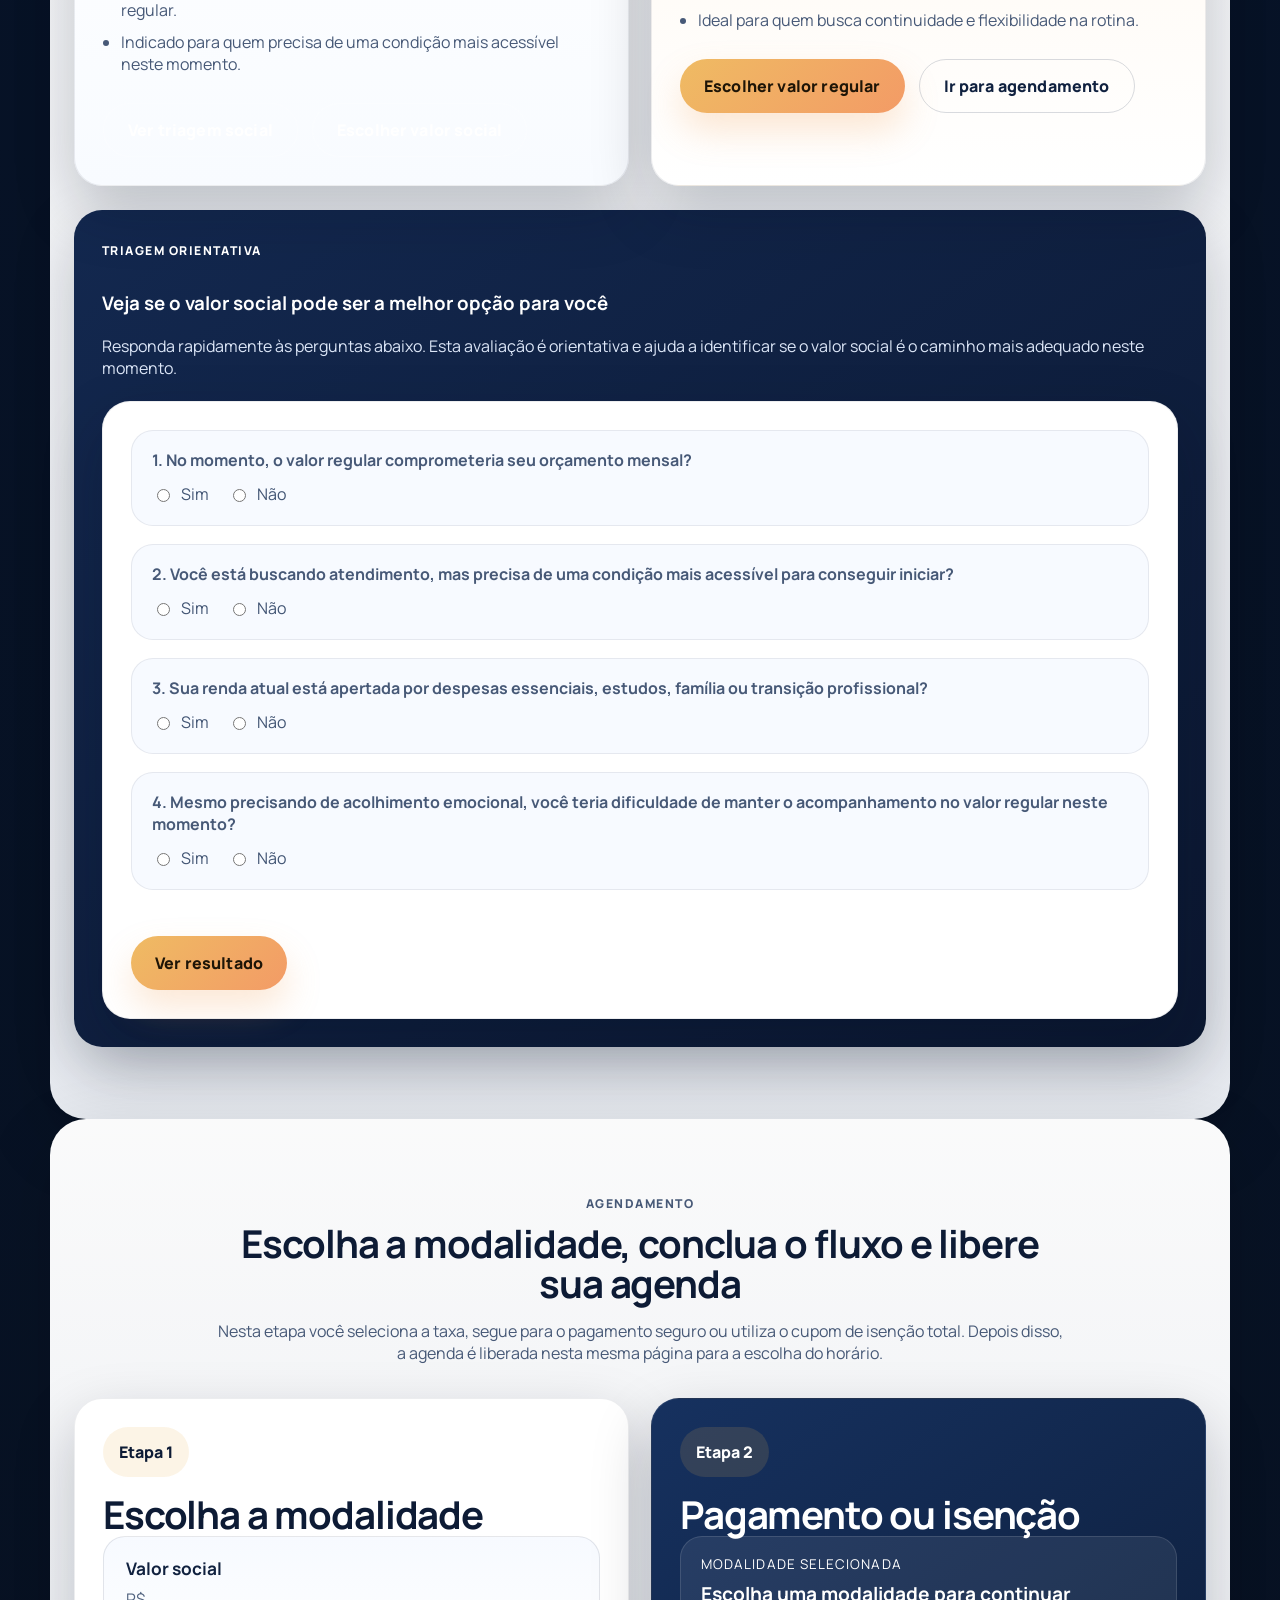
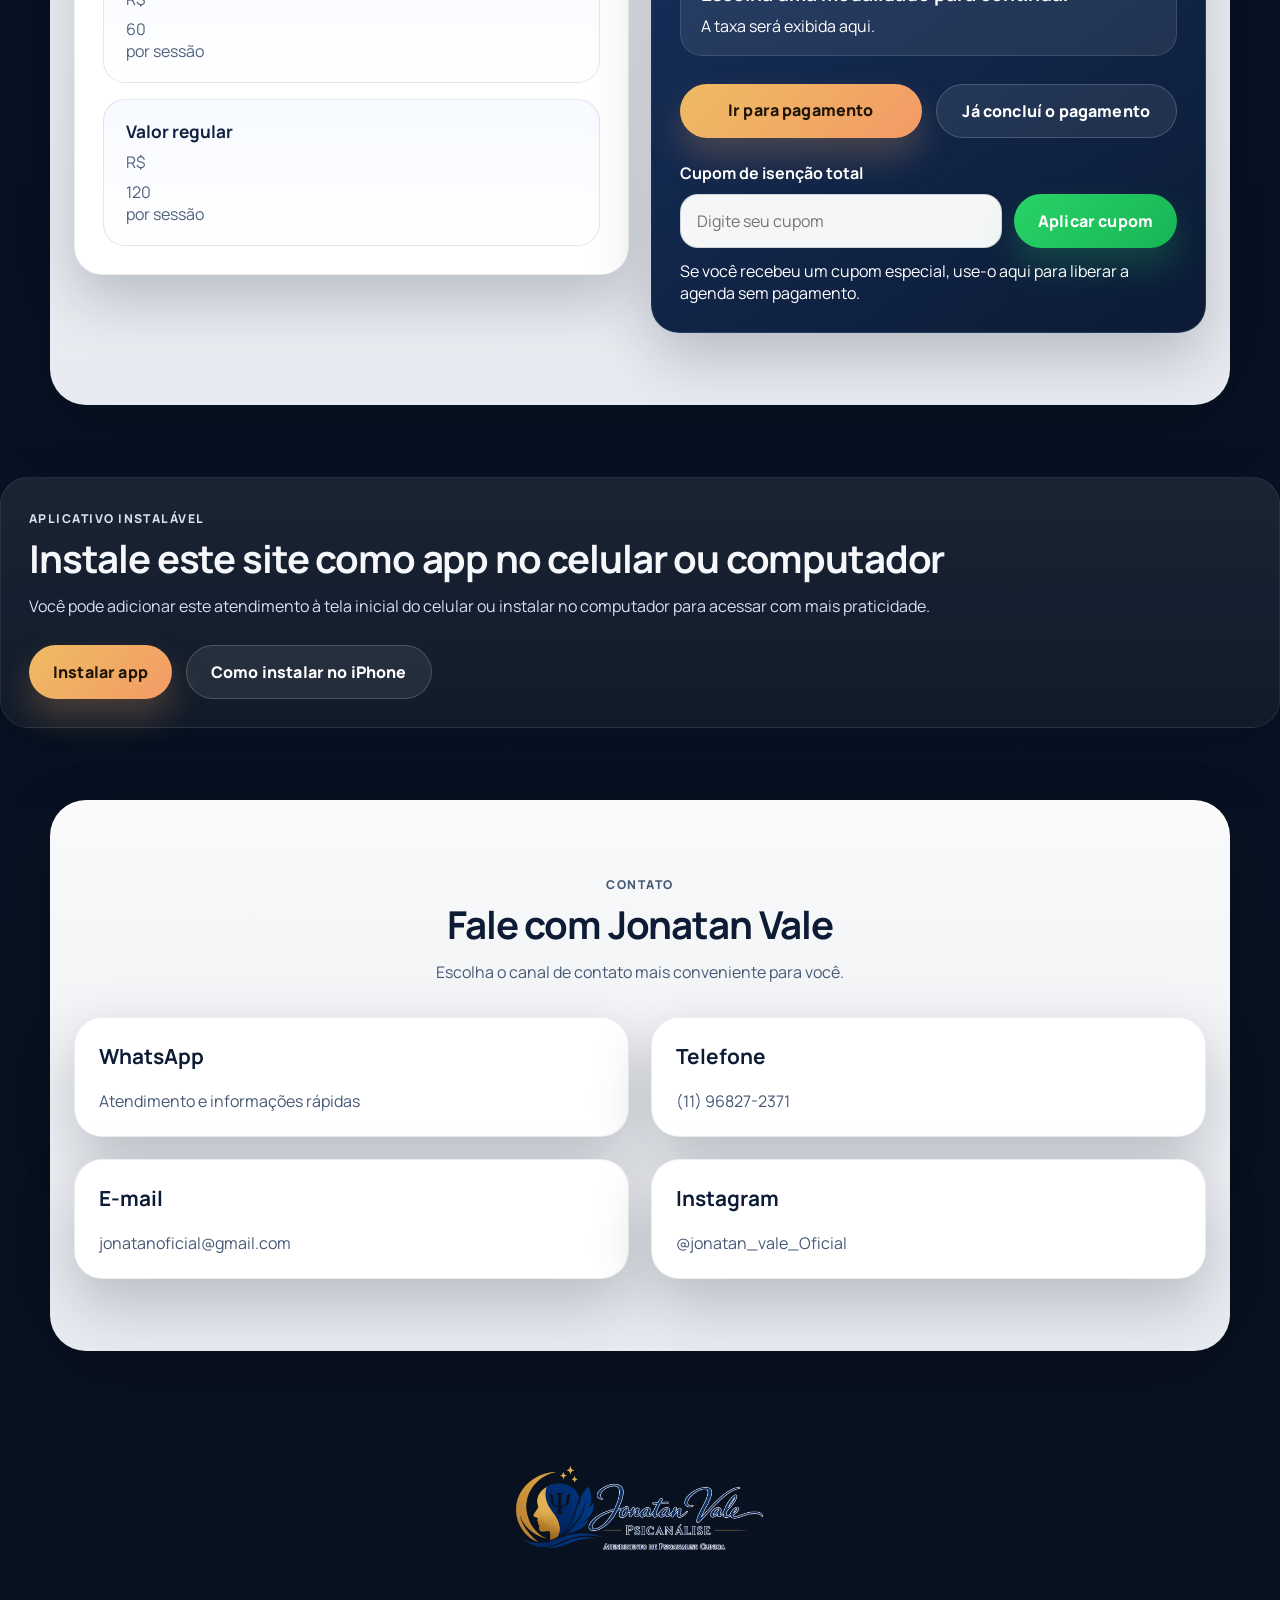
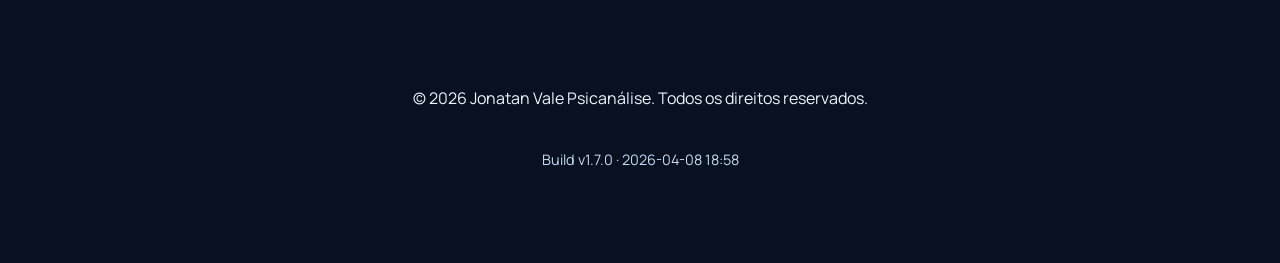
==== commit fcb0aef6: "Add files via upload" ====
--- a/index.html
+++ b/index.html
@@ -6,7 +6,7 @@
     <title>Jonatan Vale Psicanálise | Atendimento Online</title>
     <meta
       name="description"
-      content="Atendimento online em psicanálise clínica com acolhimento, escuta qualificada, agenda integrada ao Google Calendar e consulta por Google Meet."
+      content="Atendimento online em psicanálise clínica com acolhimento, escuta qualificada, pagamento seguro e agenda integrada ao Google Calendar com Google Meet."
     />
     <meta name="theme-color" content="#07152f" />
     <meta name="apple-mobile-web-app-capable" content="yes" />
@@ -65,26 +65,27 @@
             <h1>Um espaço de escuta, profundidade e cuidado emocional.</h1>
             <p class="hero-text">
               Atendimento clínico online com acolhimento, sigilo e estrutura profissional.
-              O processo de marcação é simples, a agenda fica disponível na própria página e o atendimento acontece por Google Meet.
+              O fluxo foi pensado para ser simples: escolha a modalidade, conclua o pagamento ou utilize o cupom de isenção,
+              e então acesse a agenda integrada ao Google Calendar com atendimento por Google Meet.
             </p>
 
             <div class="hero-actions">
-              <a class="btn btn-primary" id="book-button" href="#agendamento">Agendar consulta</a>
+              <a class="btn btn-primary" href="#agendamento">Começar agendamento</a>
               <button class="btn btn-secondary" id="install-button" type="button">Instalar app</button>
             </div>
 
             <div class="hero-trust">
               <div>
                 <strong>100% online</strong>
-                <span>conforto e privacidade</span>
+                <span>conforto, privacidade e praticidade</span>
               </div>
               <div>
-                <strong>Agenda digital</strong>
-                <span>reserva prática e organizada</span>
+                <strong>Fluxo organizado</strong>
+                <span>pagamento e agenda em uma mesma jornada</span>
               </div>
               <div>
                 <strong>Google Meet</strong>
-                <span>consulta com praticidade</span>
+                <span>consulta com acesso claro e profissional</span>
               </div>
             </div>
           </div>
@@ -123,7 +124,7 @@
             <h3>Diferenciais do atendimento</h3>
             <ul class="bullet-list">
               <li>Atendimento totalmente online, com praticidade e discrição.</li>
-              <li>Organização da agenda com confirmação clara e profissional.</li>
+              <li>Fluxo de pagamento e agendamento pensado para ser simples e objetivo.</li>
               <li>Espaço reservado para escuta, autoconhecimento e elaboração emocional.</li>
               <li>Comunicação direta por WhatsApp para orientações e suporte.</li>
             </ul>
@@ -134,28 +135,28 @@
       <section class="section" id="como-funciona">
         <div class="section-heading section-heading--center">
           <p class="eyebrow">Como funciona</p>
-          <h2>Um processo simples, claro e profissional</h2>
+          <h2>Uma jornada clara do início ao agendamento</h2>
           <p>
-            O agendamento é realizado online, com confirmação prática e atendimento por videochamada.
-            Tudo foi pensado para oferecer organização, conforto e uma experiência acolhedora desde o primeiro contato.
+            Você escolhe a modalidade, segue para o pagamento seguro ou aplica o cupom de isenção,
+            e então a agenda é liberada para selecionar o melhor horário de atendimento.
           </p>
         </div>
 
         <div class="steps-grid">
           <article class="step-card">
             <span class="step-number">01</span>
-            <h3>Escolha do horário</h3>
-            <p>Você seleciona o horário disponível diretamente na agenda incorporada nesta página.</p>
+            <h3>Escolha a modalidade</h3>
+            <p>Selecione valor social, valor regular ou utilize o cupom especial quando houver isenção.</p>
           </article>
           <article class="step-card">
             <span class="step-number">02</span>
-            <h3>Confirmação do atendimento</h3>
-            <p>Após a reserva, sua consulta fica organizada na agenda com confirmação clara e objetiva.</p>
+            <h3>Conclua o pagamento</h3>
+            <p>O pagamento é feito em ambiente seguro e, após isso, a agenda é liberada para reserva do horário.</p>
           </article>
           <article class="step-card">
             <span class="step-number">03</span>
-            <h3>Consulta online</h3>
-            <p>O atendimento acontece por Google Meet, com praticidade, privacidade e acolhimento.</p>
+            <h3>Agende pelo Google Calendar</h3>
+            <p>Escolha seu horário na própria página e receba a organização da consulta com Google Meet.</p>
           </article>
         </div>
       </section>
@@ -163,7 +164,7 @@
       <section class="section section-panel" id="valores">
         <div class="section-heading section-heading--center">
           <p class="eyebrow">Valores das sessões</p>
-          <h2>Uma estrutura de valores acessível, clara e respeitosa</h2>
+          <h2>Uma estrutura acessível, clara e respeitosa</h2>
           <p>
             O atendimento foi organizado com duas possibilidades: valor social, para vagas específicas,
             e valor regular, para acompanhamento contínuo com agenda padrão da clínica.
@@ -182,7 +183,10 @@
               <li>Mesmo cuidado clínico, escuta e seriedade do atendimento regular.</li>
               <li>Indicado para quem precisa de uma condição mais acessível neste momento.</li>
             </ul>
-            <a class="btn btn-secondary price-btn" href="#triagem-social">Ver avaliação de valor social</a>
+            <div class="price-actions">
+              <a class="btn btn-secondary price-btn" href="#triagem-social">Ver triagem social</a>
+              <button class="btn btn-outline-light price-btn plan-trigger" data-plan="social" type="button">Escolher valor social</button>
+            </div>
           </article>
 
           <article class="price-card price-card--regular">
@@ -196,12 +200,15 @@
               <li>Atendimento por Google Meet com confirmação clara.</li>
               <li>Ideal para quem busca continuidade e flexibilidade na rotina.</li>
             </ul>
-            <a class="btn btn-primary price-btn" href="#agendamento">Agendar valor regular</a>
-          </article>
-        </div>
-
-        <div class="social-checker" id="triagem-social">
-          <div class="social-checker__intro">
+            <div class="price-actions">
+              <button class="btn btn-primary price-btn plan-trigger" data-plan="regular" type="button">Escolher valor regular</button>
+              <a class="btn btn-outline-dark price-btn" href="#agendamento">Ir para agendamento</a>
+            </div>
+          </article>
+        </div>
+
+        <div class="payment-panel">
+          <div class="payment-panel__copy">
             <p class="eyebrow">Triagem orientativa</p>
             <h3>Veja se o valor social pode ser a melhor opção para você</h3>
             <p>
@@ -210,84 +217,167 @@
             </p>
           </div>
 
-          <form class="social-quiz" id="social-quiz">
-            <div class="quiz-question">
-              <p>1. No momento, o valor regular comprometeria seu orçamento mensal?</p>
-              <label><input type="radio" name="q1" value="1" required> Sim</label>
-              <label><input type="radio" name="q1" value="0"> Não</label>
-            </div>
-            <div class="quiz-question">
-              <p>2. Você está buscando atendimento, mas precisa de uma condição mais acessível para conseguir iniciar?</p>
-              <label><input type="radio" name="q2" value="1" required> Sim</label>
-              <label><input type="radio" name="q2" value="0"> Não</label>
-            </div>
-            <div class="quiz-question">
-              <p>3. Sua renda atual está apertada por despesas essenciais, estudos, família ou transição profissional?</p>
-              <label><input type="radio" name="q3" value="1" required> Sim</label>
-              <label><input type="radio" name="q3" value="0"> Não</label>
-            </div>
-            <div class="quiz-question">
-              <p>4. Mesmo precisando de acolhimento psicológico, você teria dificuldade de manter o acompanhamento no valor regular neste momento?</p>
-              <label><input type="radio" name="q4" value="1" required> Sim</label>
-              <label><input type="radio" name="q4" value="0"> Não</label>
-            </div>
-
-            <div class="quiz-actions">
-              <button class="btn btn-primary" type="submit">Ver resultado</button>
-              <button class="btn btn-secondary" type="button" id="quiz-reset">Refazer</button>
+          <div class="social-checker" id="triagem-social">
+            <form class="social-quiz" id="social-quiz">
+              <div class="quiz-question">
+                <p>1. No momento, o valor regular comprometeria seu orçamento mensal?</p>
+                <label><input type="radio" name="q1" value="1" required> Sim</label>
+                <label><input type="radio" name="q1" value="0"> Não</label>
+              </div>
+              <div class="quiz-question">
+                <p>2. Você está buscando atendimento, mas precisa de uma condição mais acessível para conseguir iniciar?</p>
+                <label><input type="radio" name="q2" value="1" required> Sim</label>
+                <label><input type="radio" name="q2" value="0"> Não</label>
+              </div>
+              <div class="quiz-question">
+                <p>3. Sua renda atual está apertada por despesas essenciais, estudos, família ou transição profissional?</p>
+                <label><input type="radio" name="q3" value="1" required> Sim</label>
+                <label><input type="radio" name="q3" value="0"> Não</label>
+              </div>
+              <div class="quiz-question">
+                <p>4. Mesmo precisando de acolhimento emocional, você teria dificuldade de manter o acompanhamento no valor regular neste momento?</p>
+                <label><input type="radio" name="q4" value="1" required> Sim</label>
+                <label><input type="radio" name="q4" value="0"> Não</label>
+              </div>
+
+              <div class="quiz-actions">
+                <button class="btn btn-primary" type="submit">Ver resultado</button>
+                <button class="btn btn-secondary" type="button" id="quiz-reset">Refazer</button>
+              </div>
+            </form>
+
+            <div class="quiz-result" id="quiz-result" hidden>
+              <h4 id="quiz-result-title"></h4>
+              <p id="quiz-result-text"></p>
+              <div class="quiz-result-actions">
+                <button class="btn btn-primary quiz-choose-plan" data-plan="social" type="button" id="quiz-result-social">Seguir com valor social</button>
+                <button class="btn btn-secondary quiz-choose-plan" data-plan="regular" type="button" id="quiz-result-regular">Seguir com valor regular</button>
+                <a class="btn btn-whatsapp" href="#" id="quiz-result-whatsapp">Falar no WhatsApp</a>
+              </div>
+            </div>
+          </div>
+        </div>
+      </section>
+
+      <section class="section section-panel" id="agendamento">
+        <div class="section-heading section-heading--center">
+          <p class="eyebrow">Agendamento</p>
+          <h2>Escolha a modalidade, conclua o fluxo e libere sua agenda</h2>
+          <p>
+            Nesta etapa você seleciona a taxa, segue para o pagamento seguro ou utiliza o cupom de isenção total.
+            Depois disso, a agenda é liberada nesta mesma página para a escolha do horário.
+          </p>
+        </div>
+
+        <div class="scheduler-flow">
+          <article class="flow-card flow-card--light">
+            <span class="flow-badge">Etapa 1</span>
+            <h3>Escolha a modalidade</h3>
+            <div class="plan-selector-grid">
+              <button class="plan-select-card plan-trigger" type="button" data-plan="social">
+                <strong>Valor social</strong>
+                <span>R$ <span class="social-price-inline">60</span> por sessão</span>
+              </button>
+              <button class="plan-select-card plan-trigger" type="button" data-plan="regular">
+                <strong>Valor regular</strong>
+                <span>R$ <span class="regular-price-inline">120</span> por sessão</span>
+              </button>
+            </div>
+          </article>
+
+          <article class="flow-card flow-card--dark">
+            <span class="flow-badge">Etapa 2</span>
+            <h3>Pagamento ou isenção</h3>
+            <div class="selected-plan-box" id="selected-plan-box">
+              <p class="selected-plan-label">Modalidade selecionada</p>
+              <strong id="selected-plan-title">Escolha uma modalidade para continuar</strong>
+              <span id="selected-plan-price">A taxa será exibida aqui.</span>
+            </div>
+
+            <div class="flow-actions payment-actions-stack">
+              <a class="btn btn-primary" id="pay-selected-button" href="#">Ir para pagamento</a>
+              <button class="btn btn-secondary" id="confirm-payment-button" type="button">Já concluí o pagamento</button>
+            </div>
+
+            <div class="coupon-box">
+              <label for="coupon-input">Cupom de isenção total</label>
+              <div class="coupon-row">
+                <input id="coupon-input" type="text" placeholder="Digite seu cupom" autocomplete="off" />
+                <button class="btn btn-whatsapp" id="apply-coupon-button" type="button">Aplicar cupom</button>
+              </div>
+              <p class="coupon-feedback" id="coupon-feedback">Se você recebeu um cupom especial, use-o aqui para liberar a agenda sem pagamento.</p>
+            </div>
+          </article>
+        </div>
+
+        <div class="agenda-release" id="agenda-release" hidden>
+          <div class="agenda-release__head">
+            <div>
+              <p class="eyebrow">Agenda liberada</p>
+              <h3 id="release-title">Sua agenda está pronta para agendamento</h3>
+              <p id="release-text">Escolha abaixo o melhor horário disponível e finalize sua reserva.</p>
+            </div>
+            <div class="booking-actions booking-actions--compact">
+              <a class="btn btn-primary" id="schedule-link" href="#">Abrir agenda em nova guia</a>
+              <a class="btn btn-whatsapp" id="whatsapp-link" href="#">Falar no WhatsApp</a>
+            </div>
+          </div>
+
+          <div class="calendar-embed" aria-label="Agenda online incorporada">
+            <iframe
+              id="appointment-iframe"
+              src=""
+              title="Agenda online Jonatan Vale Psicanálise"
+              loading="lazy"
+              referrerpolicy="strict-origin-when-cross-origin"
+              style="border:0"
+              width="100%"
+              height="760"
+              frameborder="0"></iframe>
+          </div>
+        </div>
+
+        <div class="receipt-panel" id="receipt-panel" hidden>
+          <div class="receipt-panel__intro">
+            <p class="eyebrow">Comprovante</p>
+            <h3>Gerar comprovante para impressão em PDF</h3>
+            <p>
+              Depois de concluir o pagamento e escolher seu horário, preencha os dados abaixo para gerar um comprovante elegante
+              com modalidade, valor e data do agendamento. O navegador permitirá imprimir em PDF.
+            </p>
+          </div>
+
+          <form class="receipt-form" id="receipt-form">
+            <div class="form-grid">
+              <label>
+                Nome completo
+                <input type="text" id="receipt-name" required />
+              </label>
+              <label>
+                E-mail
+                <input type="email" id="receipt-email" required />
+              </label>
+              <label>
+                Modalidade
+                <input type="text" id="receipt-plan" readonly />
+              </label>
+              <label>
+                Valor
+                <input type="text" id="receipt-value" readonly />
+              </label>
+              <label>
+                Data do agendamento
+                <input type="date" id="receipt-date" required />
+              </label>
+              <label>
+                Horário do agendamento
+                <input type="time" id="receipt-time" required />
+              </label>
+            </div>
+            <div class="receipt-actions">
+              <button class="btn btn-primary" type="submit">Gerar comprovante em PDF</button>
             </div>
           </form>
-
-          <div class="quiz-result" id="quiz-result" hidden>
-            <h4 id="quiz-result-title"></h4>
-            <p id="quiz-result-text"></p>
-            <div class="quiz-result-actions">
-              <a class="btn btn-primary" href="#agendamento" id="quiz-result-book">Prosseguir para agendamento</a>
-              <a class="btn btn-whatsapp" href="#" id="quiz-result-whatsapp">Falar no WhatsApp</a>
-            </div>
-          </div>
-        </div>
-      </section>
-
-      <section class="section section-panel" id="agendamento">
-        <div class="booking-layout">
-          <div>
-            <p class="eyebrow">Agendamento</p>
-            <h2>Agenda online disponível nesta página</h2>
-            <p>
-              Escolha o melhor horário disponível abaixo e faça sua reserva sem precisar sair do site.
-              Se preferir um atendimento mais direto, use o botão de WhatsApp para tirar dúvidas antes de agendar.
-            </p>
-            <div class="inline-note" id="booking-status">
-              Agenda online disponível para marcação imediata.
-            </div>
-            <div class="booking-actions">
-              <a class="btn btn-primary" id="schedule-link" href="#">Agendar por link direto</a>
-              <a class="btn btn-whatsapp" id="whatsapp-link" href="#">Falar no WhatsApp</a>
-            </div>
-          </div>
-
-          <aside class="booking-side-card">
-            <h3>Fluxo de atendimento</h3>
-            <ul class="bullet-list bullet-list--compact">
-              <li>Escolha do horário disponível de forma prática.</li>
-              <li>Confirmação organizada com os dados da consulta.</li>
-              <li>Atendimento online com mais conforto e discrição.</li>
-              <li>Canal direto por WhatsApp para orientações rápidas.</li>
-            </ul>
-          </aside>
-        </div>
-
-        <div class="calendar-embed" aria-label="Agenda online incorporada">
-          <iframe
-            src="https://calendar.google.com/calendar/appointments/schedules/AcZssZ3dWk0D-_eI3MZE69_8XNmMhbjbGkPn1jpBZPsvQHxUIHCQKQ_jFImKyL1YC2KeCpBB3o7w4B-k?gv=true"
-            title="Agenda online Jonatan Vale Psicanálise"
-            loading="lazy"
-            referrerpolicy="strict-origin-when-cross-origin"
-            style="border:0"
-            width="100%"
-            height="760"
-            frameborder="0"></iframe>
         </div>
       </section>
 
@@ -340,6 +430,7 @@
       <div class="container footer-inner">
         <img class="footer-logo" src="assets/logo.png" alt="Logo da clínica" />
         <p>© <span id="year"></span> Jonatan Vale Psicanálise. Todos os direitos reservados.</p>
+        <p class="build-meta" id="build-meta"></p>
       </div>
     </footer>
 
--- a/style.css
+++ b/style.css
@@ -5,10 +5,11 @@
   --panel-soft: rgba(255, 255, 255, 0.08);
   --text: #f5f7fb;
   --text-dark: #0d1b35;
-  --muted: #b9c6da;
-  --muted-dark: #4e5f7d;
+  --muted: #d6e0f0;
+  --muted-dark: #475977;
   --gold: #e8b24e;
   --gold-strong: #efbb63;
+  --green: #25d366;
   --shadow: 0 24px 60px rgba(6, 15, 31, 0.22);
   --radius: 28px;
   --container: 1180px;
@@ -41,7 +42,10 @@
   text-decoration: none;
 }
 
-button {
+button,
+input,
+textarea,
+select {
   font: inherit;
 }
 
@@ -75,7 +79,7 @@
 }
 
 .brand img {
-  width: clamp(120px, 14vw, 190px);
+  width: clamp(130px, 15vw, 210px);
   height: auto;
   filter: drop-shadow(0 10px 18px rgba(0, 0, 0, 0.25));
 }
@@ -87,12 +91,12 @@
 }
 
 .brand-copy strong {
-  font-size: 1.1rem;
+  font-size: 1.12rem;
   letter-spacing: 0.02em;
 }
 
 .brand-copy span {
-  color: var(--muted);
+  color: #f4d29b;
   font-size: 0.92rem;
 }
 
@@ -103,7 +107,7 @@
 }
 
 .main-nav a {
-  color: #f4c17b;
+  color: #fff6e6;
   font-weight: 700;
   transition: opacity 0.2s ease, transform 0.2s ease;
 }
@@ -144,7 +148,7 @@
   background:
     linear-gradient(90deg, rgba(7, 21, 47, 0.97) 0%, rgba(7, 21, 47, 0.84) 45%, rgba(7, 21, 47, 0.72) 100%),
     url('assets/library.png') center top/cover no-repeat;
-  opacity: 0.6;
+  opacity: 0.68;
   transform: scale(1.02);
 }
 
@@ -162,7 +166,7 @@
 }
 
 .hero-logo {
-  width: min(100%, 460px);
+  width: min(100%, 480px);
   margin-bottom: 18px;
   filter: drop-shadow(0 14px 30px rgba(0, 0, 0, 0.35));
 }
@@ -180,7 +184,9 @@
 .hero h1,
 .section-heading h2,
 .install-panel h2,
-.booking-layout h2 {
+.agenda-release h3,
+.flow-card h3,
+.receipt-panel h3 {
   margin: 0;
   line-height: 1.05;
   letter-spacing: -0.03em;
@@ -195,11 +201,17 @@
 .section-heading p,
 .info-card p,
 .step-card p,
-.booking-layout p,
 .install-panel p,
 .contact-card span,
 .inline-note,
-.bullet-list {
+.bullet-list,
+.price-text,
+.quiz-result p,
+.flow-card p,
+.coupon-feedback,
+.receipt-panel p,
+.receipt-form label,
+.selected-plan-box span {
   color: var(--muted);
 }
 
@@ -211,7 +223,12 @@
 
 .hero-actions,
 .booking-actions,
-.install-actions {
+.install-actions,
+.price-actions,
+.quiz-actions,
+.quiz-result-actions,
+.flow-actions,
+.receipt-actions {
   display: flex;
   flex-wrap: wrap;
   gap: 14px;
@@ -239,15 +256,33 @@
 }
 
 .btn-secondary {
-  color: var(--text);
+  color: #ffffff;
   background: rgba(255, 255, 255, 0.08);
-  border: 1px solid rgba(255, 255, 255, 0.14);
+  border: 1px solid rgba(255, 255, 255, 0.18);
 }
 
 .btn-whatsapp {
   color: #ffffff;
   background: linear-gradient(135deg, #28d366 0%, #17b555 100%);
   box-shadow: 0 18px 35px rgba(37, 211, 102, 0.22);
+}
+
+.btn-outline-light {
+  color: #ffffff;
+  background: transparent;
+  border: 1px solid rgba(255, 255, 255, 0.24);
+}
+
+.btn-outline-dark {
+  color: #10213f;
+  background: transparent;
+  border: 1px solid rgba(16, 33, 63, 0.16);
+}
+
+.btn:disabled {
+  opacity: 0.6;
+  cursor: not-allowed;
+  transform: none;
 }
 
 .hero-trust {
@@ -312,24 +347,33 @@
 .section-panel .section-heading h2,
 .section-panel .info-card h3,
 .section-panel .contact-card strong,
-.section-panel .booking-side-card h3,
-.section-panel .booking-layout h2,
-.section-panel .install-panel h2,
-.section-panel .step-card h3,
-.section-panel .hero-copy,
-.section-panel .booking-layout,
-.section-panel .contact-card,
 .section-panel .bullet-list,
-.section-panel .inline-note {
+.section-panel .flow-card--light,
+.section-panel .flow-card--light p,
+.section-panel .price-card--regular,
+.section-panel .price-card--social,
+.section-panel .social-checker,
+.section-panel .receipt-panel,
+.section-panel .receipt-panel h3,
+.section-panel .receipt-form,
+.section-panel .receipt-form input,
+.section-panel .agenda-release,
+.section-panel .agenda-release p,
+.section-panel .selected-plan-box,
+.section-panel .selected-plan-box strong {
   color: #0d1b35;
 }
 
 .section-panel .section-heading p,
 .section-panel .info-card p,
 .section-panel .contact-card span,
-.section-panel .inline-note,
 .section-panel .bullet-list,
-.section-panel .booking-layout p {
+.section-panel .price-text,
+.section-panel .social-checker p,
+.section-panel .receipt-panel p,
+.section-panel .receipt-form label,
+.section-panel .selected-plan-box span,
+.section-panel .coupon-feedback {
   color: var(--muted-dark);
 }
 
@@ -339,41 +383,59 @@
 
 .section-heading--center {
   text-align: center;
-  max-width: 800px;
+  max-width: 850px;
   margin: 0 auto 34px;
 }
 
 .section-heading h2,
 .install-panel h2,
-.booking-layout h2 {
+.agenda-release h3,
+.receipt-panel h3,
+.flow-card h3 {
   font-size: clamp(1.9rem, 3vw, 3.1rem);
 }
 
 .about-grid,
-.contact-grid {
+.contact-grid,
+.pricing-grid,
+.scheduler-flow,
+.form-grid {
   display: grid;
+  gap: 22px;
+}
+
+.about-grid,
+.contact-grid,
+.pricing-grid,
+.scheduler-flow {
   grid-template-columns: repeat(2, minmax(0, 1fr));
-  gap: 22px;
 }
 
 .info-card,
 .step-card,
 .contact-card,
-.booking-side-card,
 .install-panel,
-.booking-layout {
+.price-card,
+.social-checker,
+.flow-card,
+.receipt-panel,
+.agenda-release {
   border-radius: var(--radius);
+  box-shadow: var(--shadow);
 }
 
 .info-card,
 .step-card,
-.booking-side-card,
-.install-panel {
-  box-shadow: var(--shadow);
+.install-panel,
+.price-card,
+.social-checker,
+.flow-card,
+.receipt-panel,
+.agenda-release {
+  padding: 28px;
 }
 
 .info-card {
-  padding: 28px;
   background: linear-gradient(135deg, #17305f 0%, #0c1b35 100%);
   border: 1px solid rgba(255, 255, 255, 0.08);
 }
@@ -383,19 +445,37 @@
   border: 1px solid rgba(13, 27, 53, 0.08);
 }
 
+.info-card--contrast,
+.flow-card--dark {
+  background: linear-gradient(145deg, #16315f 0%, #0c1b35 100%);
+  border: 1px solid rgba(255, 255, 255, 0.08);
+}
+
 .info-card--contrast h3,
 .info-card--contrast li,
-.info-card--contrast p {
-  color: #f6f8fc;
-}
-
-.info-card--contrast .bullet-list {
+.info-card--contrast p,
+.flow-card--dark,
+.flow-card--dark h3,
+.flow-card--dark p,
+.flow-card--dark label,
+.flow-card--dark .selected-plan-box,
+.flow-card--dark .selected-plan-box strong,
+.flow-card--dark .selected-plan-box span,
+.flow-card--dark .coupon-feedback,
+.flow-card--dark .flow-badge {
+  color: #ffffff;
+}
+
+.info-card--contrast .bullet-list,
+.flow-card--dark .bullet-list {
   color: #dce5f3;
 }
 
 .info-card h3,
 .step-card h3,
-.booking-side-card h3 {
+.price-card h3,
+.social-checker h3,
+.contact-card strong {
   margin: 0 0 12px;
   font-size: 1.3rem;
 }
@@ -411,10 +491,6 @@
 
 .bullet-list li + li {
   margin-top: 10px;
-}
-
-.bullet-list--compact li + li {
-  margin-top: 8px;
 }
 
 .steps-grid {
@@ -424,57 +500,302 @@
 }
 
 .step-card {
-  padding: 28px;
   background: rgba(255, 255, 255, 0.06);
   border: 1px solid rgba(255, 255, 255, 0.08);
 }
 
-.step-number {
+.step-card h3,
+.step-card p {
+  color: #ffffff;
+}
+
+.step-card p {
+  color: #dce7fb;
+}
+
+.step-number,
+.flow-badge {
   display: inline-flex;
   align-items: center;
   justify-content: center;
-  width: 50px;
+  min-width: 50px;
   height: 50px;
-  border-radius: 50%;
+  padding: 0 16px;
+  border-radius: 999px;
   background: rgba(232, 178, 78, 0.14);
   color: var(--gold);
   font-weight: 800;
   margin-bottom: 18px;
 }
 
-.booking-layout {
+.price-card {
+  border: 1px solid rgba(13, 27, 53, 0.08);
+}
+
+.price-card--social {
+  background: linear-gradient(180deg, #ffffff 0%, #f8fbff 100%);
+}
+
+.price-card--regular {
+  background: linear-gradient(180deg, #fff8ef 0%, #ffffff 100%);
+}
+
+.price-tag {
+  display: inline-block;
+  margin: 0 0 14px;
+  font-weight: 800;
+  color: #10213f;
+  background: rgba(232, 178, 78, 0.16);
+  padding: 10px 16px;
+  border-radius: 999px;
+}
+
+.price-text {
+  margin-top: 0;
+}
+
+.payment-panel {
+  margin-top: 24px;
+  padding: 28px;
+  border-radius: var(--radius);
+  background: linear-gradient(145deg, #13284f 0%, #0b1730 100%);
+  box-shadow: var(--shadow);
+}
+
+.payment-panel__copy h3,
+.payment-panel__copy p,
+.payment-panel .eyebrow {
+  color: #ffffff;
+}
+
+.payment-panel__copy p:last-child {
+  color: #dce6f7;
+}
+
+.social-checker {
+  margin-top: 22px;
+  background: #ffffff;
+  border: 1px solid rgba(13, 27, 53, 0.08);
+}
+
+.social-quiz {
   display: grid;
-  grid-template-columns: 1.4fr 0.8fr;
-  gap: 22px;
+  gap: 18px;
+}
+
+.quiz-question {
+  padding: 18px 20px;
+  border-radius: 22px;
+  background: #f7faff;
+  border: 1px solid rgba(13, 27, 53, 0.08);
+}
+
+.quiz-question p {
+  margin: 0 0 12px;
+  color: #10213f;
+  font-weight: 700;
+}
+
+.quiz-question label {
+  display: inline-flex;
+  align-items: center;
+  gap: 8px;
+  margin-right: 16px;
+  color: #425574;
+}
+
+.quiz-result {
+  margin-top: 20px;
+  padding: 22px;
+  border-radius: 24px;
+  background: linear-gradient(180deg, #0f2140 0%, #132a51 100%);
+}
+
+.quiz-result h4,
+.quiz-result p {
+  color: #ffffff;
+  margin: 0;
+}
+
+.quiz-result p {
+  margin-top: 10px;
+  color: #dce7fa;
+}
+
+.scheduler-flow {
   align-items: start;
 }
 
-.inline-note {
-  margin-top: 18px;
+.flow-card--light {
+  background: #ffffff;
+  border: 1px solid rgba(13, 27, 53, 0.08);
+}
+
+.flow-card--light h3,
+.flow-card--light p,
+.flow-card--light strong,
+.flow-card--light span {
+  color: #0d1b35;
+}
+
+.plan-selector-grid {
+  display: grid;
+  gap: 16px;
+}
+
+.plan-select-card {
+  width: 100%;
+  text-align: left;
+  border: 1px solid rgba(13, 27, 53, 0.1);
+  background: linear-gradient(180deg, #f7faff 0%, #ffffff 100%);
+  border-radius: 22px;
+  padding: 20px 22px;
+  cursor: pointer;
+  transition: transform 0.2s ease, box-shadow 0.2s ease, border-color 0.2s ease;
+}
+
+.plan-select-card strong {
+  display: block;
+  color: #10213f;
+  font-size: 1.08rem;
+}
+
+.plan-select-card span {
+  display: block;
+  margin-top: 8px;
+  color: #50627f;
+}
+
+.plan-select-card:hover,
+.plan-select-card.is-active {
+  transform: translateY(-2px);
+  box-shadow: 0 14px 36px rgba(9, 18, 36, 0.12);
+  border-color: rgba(232, 178, 78, 0.54);
+}
+
+.selected-plan-box {
+  padding: 18px 20px;
+  border-radius: 22px;
+  background: rgba(255, 255, 255, 0.08);
+  border: 1px solid rgba(255, 255, 255, 0.12);
+}
+
+.selected-plan-label {
+  margin: 0 0 8px;
+  font-size: 0.84rem;
+  letter-spacing: 0.08em;
+  text-transform: uppercase;
+}
+
+.selected-plan-box strong {
+  display: block;
+  font-size: 1.2rem;
+}
+
+.selected-plan-box span {
+  display: block;
+  margin-top: 8px;
+}
+
+.payment-actions-stack {
+  align-items: stretch;
+}
+
+.payment-actions-stack .btn {
+  flex: 1 1 240px;
+  text-align: center;
+}
+
+.coupon-box {
+  margin-top: 24px;
+}
+
+.coupon-box label {
+  display: block;
+  margin-bottom: 10px;
+  font-weight: 700;
+}
+
+.coupon-row {
+  display: flex;
+  gap: 12px;
+  flex-wrap: wrap;
+}
+
+.coupon-row input,
+.receipt-form input {
+  flex: 1 1 220px;
+  min-height: 54px;
+  border-radius: 18px;
+  border: 1px solid rgba(13, 27, 53, 0.16);
   padding: 14px 16px;
-  border-radius: 16px;
-  background: rgba(232, 178, 78, 0.08);
-  border: 1px solid rgba(232, 178, 78, 0.18);
-}
-
-.booking-side-card {
-  padding: 26px;
-  background: linear-gradient(145deg, #1e335d 0%, #10213f 100%);
-  border: 1px solid rgba(255, 255, 255, 0.08);
-}
-
-.booking-side-card h3 {
-  color: #ffffff;
-}
-
-.booking-side-card .bullet-list,
-.booking-side-card .bullet-list li {
-  color: #d8e3f4;
+  background: #ffffff;
+  color: #10213f;
+}
+
+.flow-card--dark .coupon-row input {
+  background: rgba(255,255,255,0.96);
+}
+
+.coupon-feedback {
+  margin: 12px 0 0;
+}
+
+.coupon-feedback.is-error {
+  color: #ffd6d6;
+}
+
+.coupon-feedback.is-success {
+  color: #bff7d2;
+}
+
+.agenda-release {
+  margin-top: 26px;
+  background: linear-gradient(180deg, #ffffff 0%, #f8fbff 100%);
+  border: 1px solid rgba(13, 27, 53, 0.08);
+}
+
+.agenda-release__head {
+  display: flex;
+  justify-content: space-between;
+  gap: 18px;
+  align-items: start;
+}
+
+.agenda-release__head p {
+  margin-top: 12px;
+}
+
+.booking-actions--compact {
+  margin-top: 0;
+}
+
+.calendar-embed {
+  margin-top: 24px;
+  border-radius: 24px;
+  overflow: hidden;
+  background: #f4f7fb;
+  border: 1px solid rgba(13, 27, 53, 0.08);
+}
+
+.receipt-panel {
+  margin-top: 26px;
+  background: linear-gradient(180deg, #fff8ef 0%, #ffffff 100%);
+  border: 1px solid rgba(13, 27, 53, 0.08);
+}
+
+.form-grid {
+  grid-template-columns: repeat(2, minmax(0, 1fr));
+}
+
+.receipt-form label {
+  display: grid;
+  gap: 8px;
+  font-weight: 700;
 }
 
 .install-panel {
-  padding: 32px;
-  background: linear-gradient(180deg, rgba(255,255,255,0.06), rgba(255,255,255,0.03));
+  background: linear-gradient(180deg, rgba(255,255,255,0.08), rgba(255,255,255,0.04));
   border: 1px solid rgba(255, 255, 255, 0.08);
 }
 
@@ -484,7 +805,7 @@
   border-radius: 18px;
   background: rgba(255,255,255,0.06);
   border: 1px solid rgba(255,255,255,0.08);
-  color: var(--muted);
+  color: #ffffff;
 }
 
 .contact-card {
@@ -510,13 +831,18 @@
   display: flex;
   flex-direction: column;
   align-items: center;
-  gap: 14px;
+  gap: 10px;
   text-align: center;
-  color: var(--muted);
+  color: #edf3ff;
 }
 
 .footer-logo {
-  width: min(260px, 70vw);
+  width: min(280px, 72vw);
+}
+
+.build-meta {
+  font-size: 0.9rem;
+  color: #c8d7f1;
 }
 
 .floating-whatsapp {
@@ -549,342 +875,119 @@
   font-weight: 800;
 }
 
+[hidden] {
+  display: none !important;
+}
+
 @media (max-width: 1080px) {
   .hero-grid,
-  .booking-layout {
+  .about-grid,
+  .contact-grid,
+  .pricing-grid,
+  .scheduler-flow,
+  .agenda-release__head,
+  .form-grid {
     grid-template-columns: 1fr;
   }
 
   .hero-visual {
     justify-content: center;
   }
-}
-
-@media (max-width: 860px) {
-  .menu-toggle {
-    display: inline-block;
-  }
-
+
+  .hero-trust,
+  .steps-grid {
+    grid-template-columns: 1fr;
+  }
+
+  .booking-actions--compact {
+    margin-top: 18px;
+  }
+}
+
+@media (max-width: 840px) {
   .main-nav {
     position: absolute;
-    left: 16px;
-    right: 16px;
-    top: calc(100% + 10px);
-    padding: 14px;
-    border-radius: 22px;
-    background: rgba(7, 21, 47, 0.98);
-    border: 1px solid rgba(255, 255, 255, 0.08);
-    box-shadow: var(--shadow);
+    top: calc(100% + 1px);
+    left: 0;
+    right: 0;
+    display: none;
     flex-direction: column;
     align-items: flex-start;
-    gap: 12px;
-    display: none;
+    padding: 16px;
+    background: rgba(7, 21, 47, 0.98);
+    border-bottom: 1px solid rgba(255, 255, 255, 0.08);
   }
 
   .main-nav.open {
     display: flex;
   }
 
-  .hero-trust,
-  .steps-grid,
-  .about-grid,
-  .contact-grid {
-    grid-template-columns: 1fr;
+  .menu-toggle {
+    display: block;
+  }
+
+  .brand-copy {
+    display: none;
   }
 
   .header-bar {
     min-height: 82px;
   }
 
-  .brand-copy {
-    display: none;
+  .section,
+  .site-footer {
+    padding-top: 56px;
   }
 }
 
 @media (max-width: 640px) {
-  .section {
-    padding: 56px 0;
-  }
-
-  .section-panel {
-    padding-inline: 18px;
-    border-radius: 26px;
-  }
-
   .hero {
     padding-top: 24px;
   }
 
-  .hero-copy {
-    padding: 18px 0 10px;
-  }
-
-  .hero h1 {
-    max-width: 100%;
-  }
-
-  .portrait-card {
-    width: min(100%, 360px);
-  }
-
-  .floating-whatsapp {
-    padding: 14px;
-  }
-
-  .floating-whatsapp__label {
-    display: none;
-  }
-}
-
-
-.calendar-embed {
-  margin-top: 26px;
-  border-radius: 24px;
-  overflow: hidden;
-  background: #ffffff;
-  box-shadow: 0 24px 60px rgba(6, 15, 31, 0.16);
-  border: 1px solid rgba(13, 27, 53, 0.08);
-}
-
-.calendar-embed iframe {
-  display: block;
-  width: 100%;
-  min-height: 760px;
-  background: #ffffff;
-}
-
-@media (max-width: 780px) {
-  .calendar-embed {
-    border-radius: 18px;
-  }
-
-  .calendar-embed iframe {
-    min-height: 680px;
-  }
-}
-
-/* ===== vNext updates: contrast, pricing, social quiz ===== */
-.hero-text,
-.hero-trust span,
-.step-card p,
-.install-panel p,
-.install-help,
-.site-footer,
-.footer-inner,
-.footer-inner p {
-  color: #edf3ff;
-}
-
-.step-card {
-  background: linear-gradient(145deg, rgba(24, 44, 82, 0.95), rgba(11, 24, 47, 0.98));
-}
-
-.install-panel {
-  background: linear-gradient(145deg, rgba(22, 38, 70, 0.98), rgba(8, 19, 40, 0.98));
-}
-
-.install-panel h2,
-.install-panel .eyebrow {
-  color: #ffffff;
-}
-
-.inline-note {
-  color: #18325b;
-  font-weight: 700;
-}
-
-.pricing-grid {
-  display: grid;
-  grid-template-columns: repeat(2, minmax(0, 1fr));
-  gap: 22px;
-  margin-top: 10px;
-}
-
-.price-card {
-  border-radius: 30px;
-  padding: 30px;
-  box-shadow: var(--shadow);
-  border: 1px solid rgba(255,255,255,0.08);
-}
-
-.price-card--social {
-  background: linear-gradient(145deg, #18315e 0%, #0d1c38 100%);
-  color: #ffffff;
-}
-
-.price-card--regular {
-  background: #ffffff;
-  color: #10213f;
-  border: 1px solid rgba(16, 33, 63, 0.08);
-}
-
-.price-card--social .price-text,
-.price-card--social .bullet-list,
-.price-card--social .bullet-list li,
-.price-card--social .price-tag,
-.price-card--social h3 {
-  color: #ffffff;
-}
-
-.price-card--social .price-text,
-.price-card--social .bullet-list li {
-  color: #dbe7fb;
-}
-
-.price-card--regular .price-text,
-.price-card--regular .bullet-list li,
-.price-card--regular .price-tag {
-  color: #50627f;
-}
-
-.price-tag {
-  display: inline-block;
-  margin: 0 0 12px;
-  font-weight: 800;
-  letter-spacing: 0.08em;
-  text-transform: uppercase;
-  font-size: 0.8rem;
-}
-
-.price-card h3 {
-  margin: 0 0 12px;
-  font-size: clamp(1.8rem, 2.5vw, 2.5rem);
-}
-
-.price-text {
-  margin-bottom: 18px;
-}
-
-.bullet-list--price {
-  margin-bottom: 22px;
-}
-
-.price-btn {
-  display: inline-flex;
-}
-
-.social-checker {
-  margin-top: 28px;
-  padding: 28px;
-  border-radius: 30px;
-  background: linear-gradient(180deg, rgba(245,248,253,1) 0%, rgba(236,242,251,1) 100%);
-  border: 1px solid rgba(16, 33, 63, 0.08);
-}
-
-.social-checker__intro h3 {
-  margin: 0 0 10px;
-  font-size: clamp(1.45rem, 2vw, 2rem);
-  color: #10213f;
-}
-
-.social-checker__intro p:last-child {
-  color: #50627f;
-}
-
-.social-quiz {
-  margin-top: 22px;
-  display: grid;
-  gap: 16px;
-}
-
-.quiz-question {
-  background: #ffffff;
-  border-radius: 22px;
-  padding: 18px 20px;
-  border: 1px solid rgba(16, 33, 63, 0.08);
-}
-
-.quiz-question p {
-  margin: 0 0 12px;
-  color: #10213f;
-  font-weight: 700;
-}
-
-.quiz-question label {
-  display: inline-flex;
-  align-items: center;
-  gap: 8px;
-  margin-right: 18px;
-  color: #40526f;
-  font-weight: 600;
-}
-
-.quiz-actions,
-.quiz-result-actions {
-  display: flex;
-  flex-wrap: wrap;
-  gap: 14px;
-}
-
-.quiz-result {
-  margin-top: 22px;
-  border-radius: 24px;
-  padding: 22px;
-  background: linear-gradient(145deg, #18315e 0%, #0d1c38 100%);
-  color: #ffffff;
-}
-
-.quiz-result h4 {
-  margin: 0 0 8px;
-  font-size: 1.35rem;
-  color: #ffffff;
-}
-
-.quiz-result p {
-  margin: 0 0 18px;
-  color: #dce6f6;
-}
-
-.calendar-embed {
-  margin-top: 28px;
-  border-radius: 30px;
-  overflow: hidden;
-  border: 1px solid rgba(16, 33, 63, 0.08);
-  box-shadow: 0 24px 70px rgba(0,0,0,0.12);
-  background: #ffffff;
-}
-
-.calendar-embed iframe {
-  display: block;
-  min-height: 760px;
-  background: #ffffff;
-}
-
-@media (max-width: 980px) {
-  .pricing-grid,
-  .about-grid,
-  .contact-grid,
-  .booking-layout,
-  .hero-grid,
-  .steps-grid {
-    grid-template-columns: 1fr;
-  }
-
-  .brand img {
-    width: 140px;
-  }
-}
-
-@media (max-width: 640px) {
+  .section-panel {
+    padding-inline: 16px;
+    border-radius: 28px;
+  }
+
+  .info-card,
+  .step-card,
+  .contact-card,
+  .install-panel,
   .price-card,
   .social-checker,
-  .quiz-question,
-  .install-panel,
-  .booking-side-card,
-  .info-card,
-  .contact-card,
-  .step-card {
-    padding: 20px;
-    border-radius: 22px;
-  }
-
-  .calendar-embed iframe {
-    min-height: 680px;
-    height: 680px;
-  }
-
-  .quiz-question label {
-    display: flex;
-    margin: 0 0 10px;
-  }
-}
+  .flow-card,
+  .receipt-panel,
+  .agenda-release {
+    padding: 22px;
+    border-radius: 24px;
+  }
+
+  .btn,
+  .payment-actions-stack .btn,
+  .quiz-result-actions .btn {
+    width: 100%;
+    justify-content: center;
+    text-align: center;
+  }
+
+  .floating-whatsapp {
+    right: 14px;
+    left: 14px;
+    justify-content: center;
+  }
+
+  .coupon-row {
+    flex-direction: column;
+  }
+}
+
+@media print {
+  .site-header,
+  .floating-whatsapp,
+  .site-footer,
+  .btn,
+  .install-panel {
+    display: none !important;
+  }
+}
